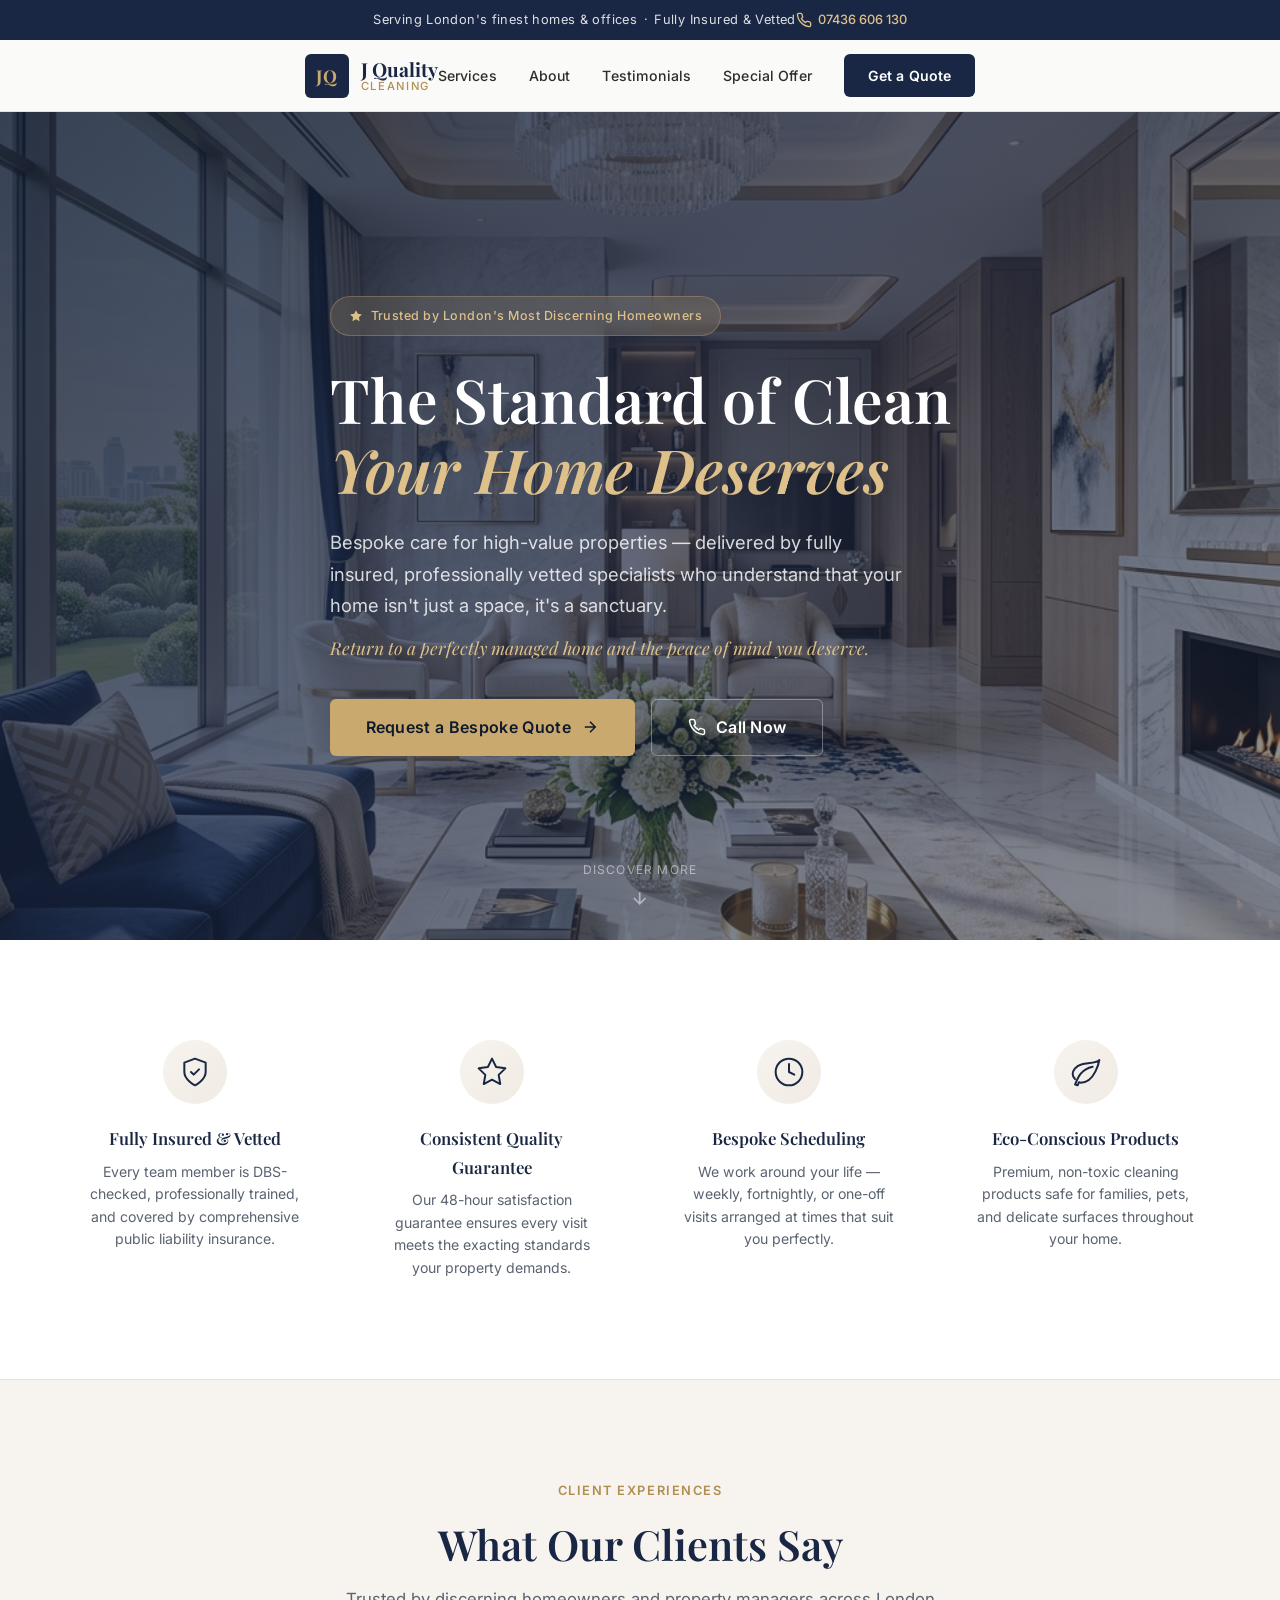
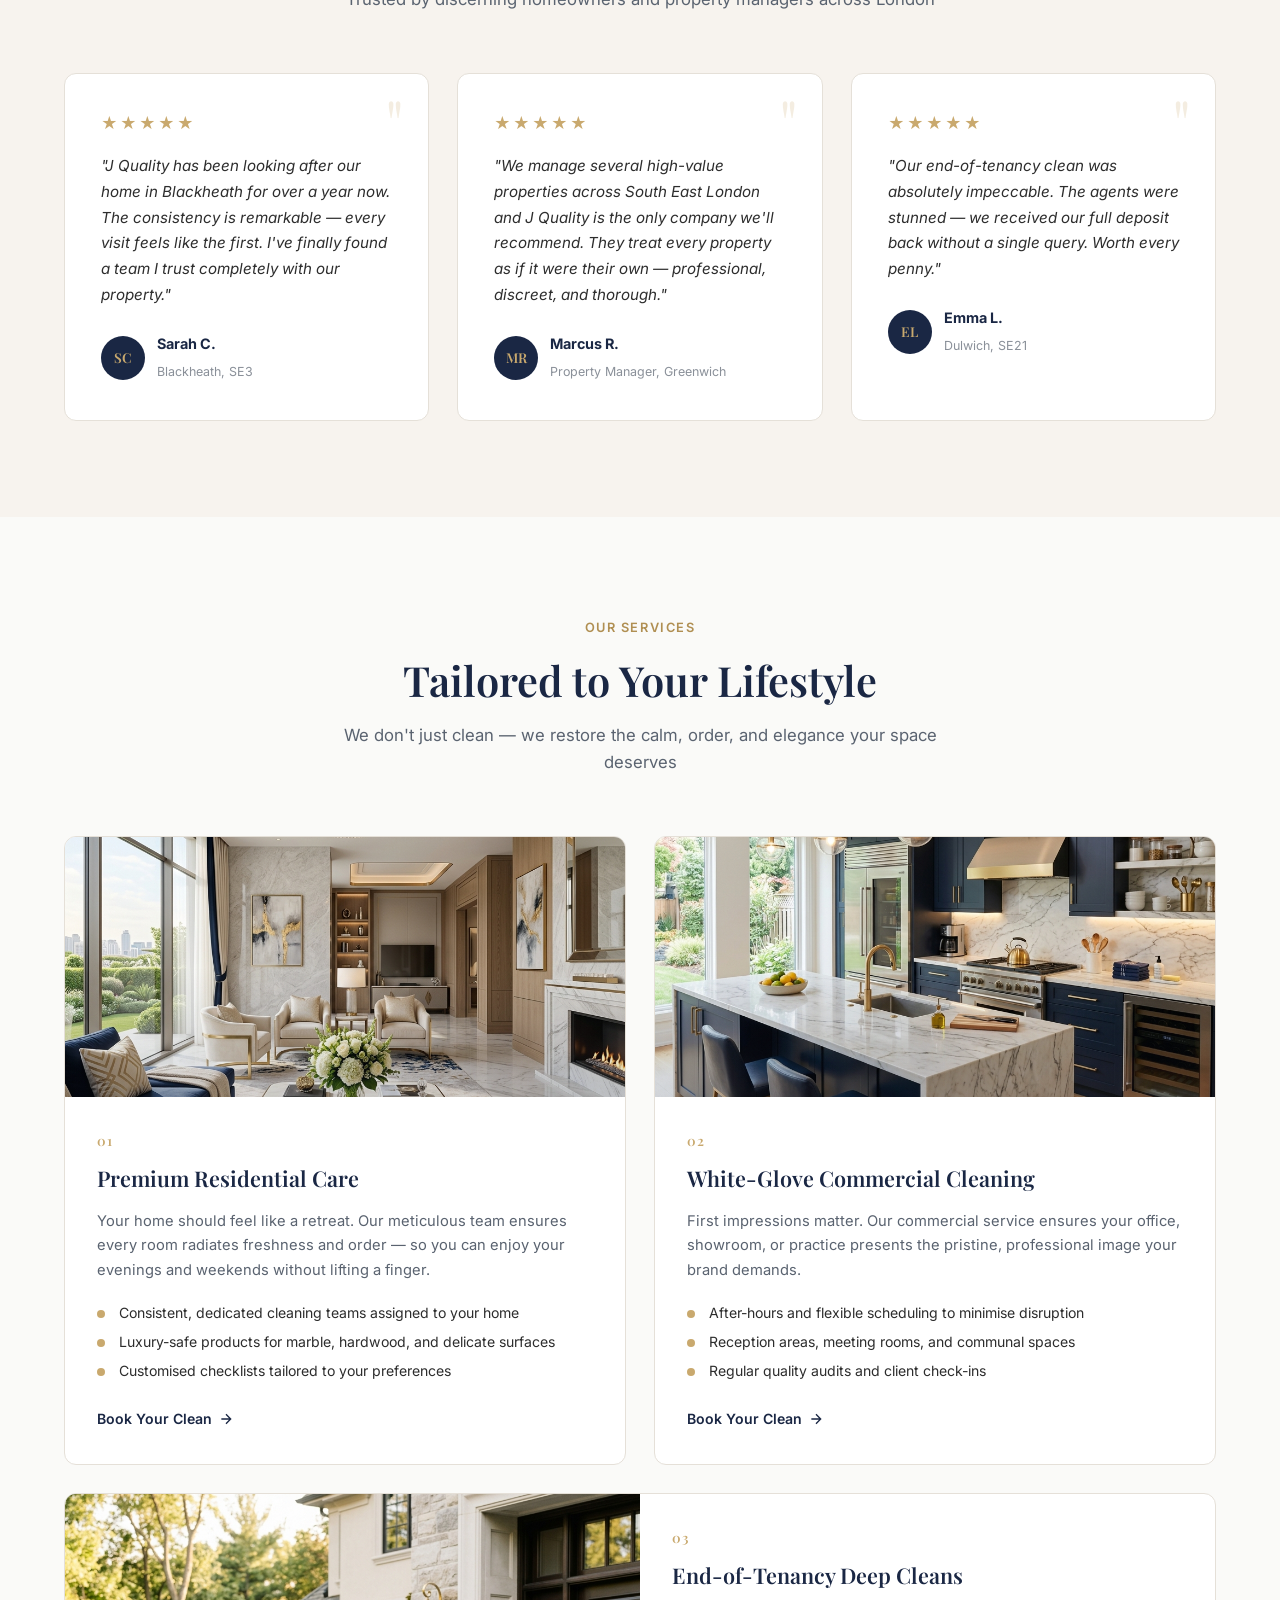
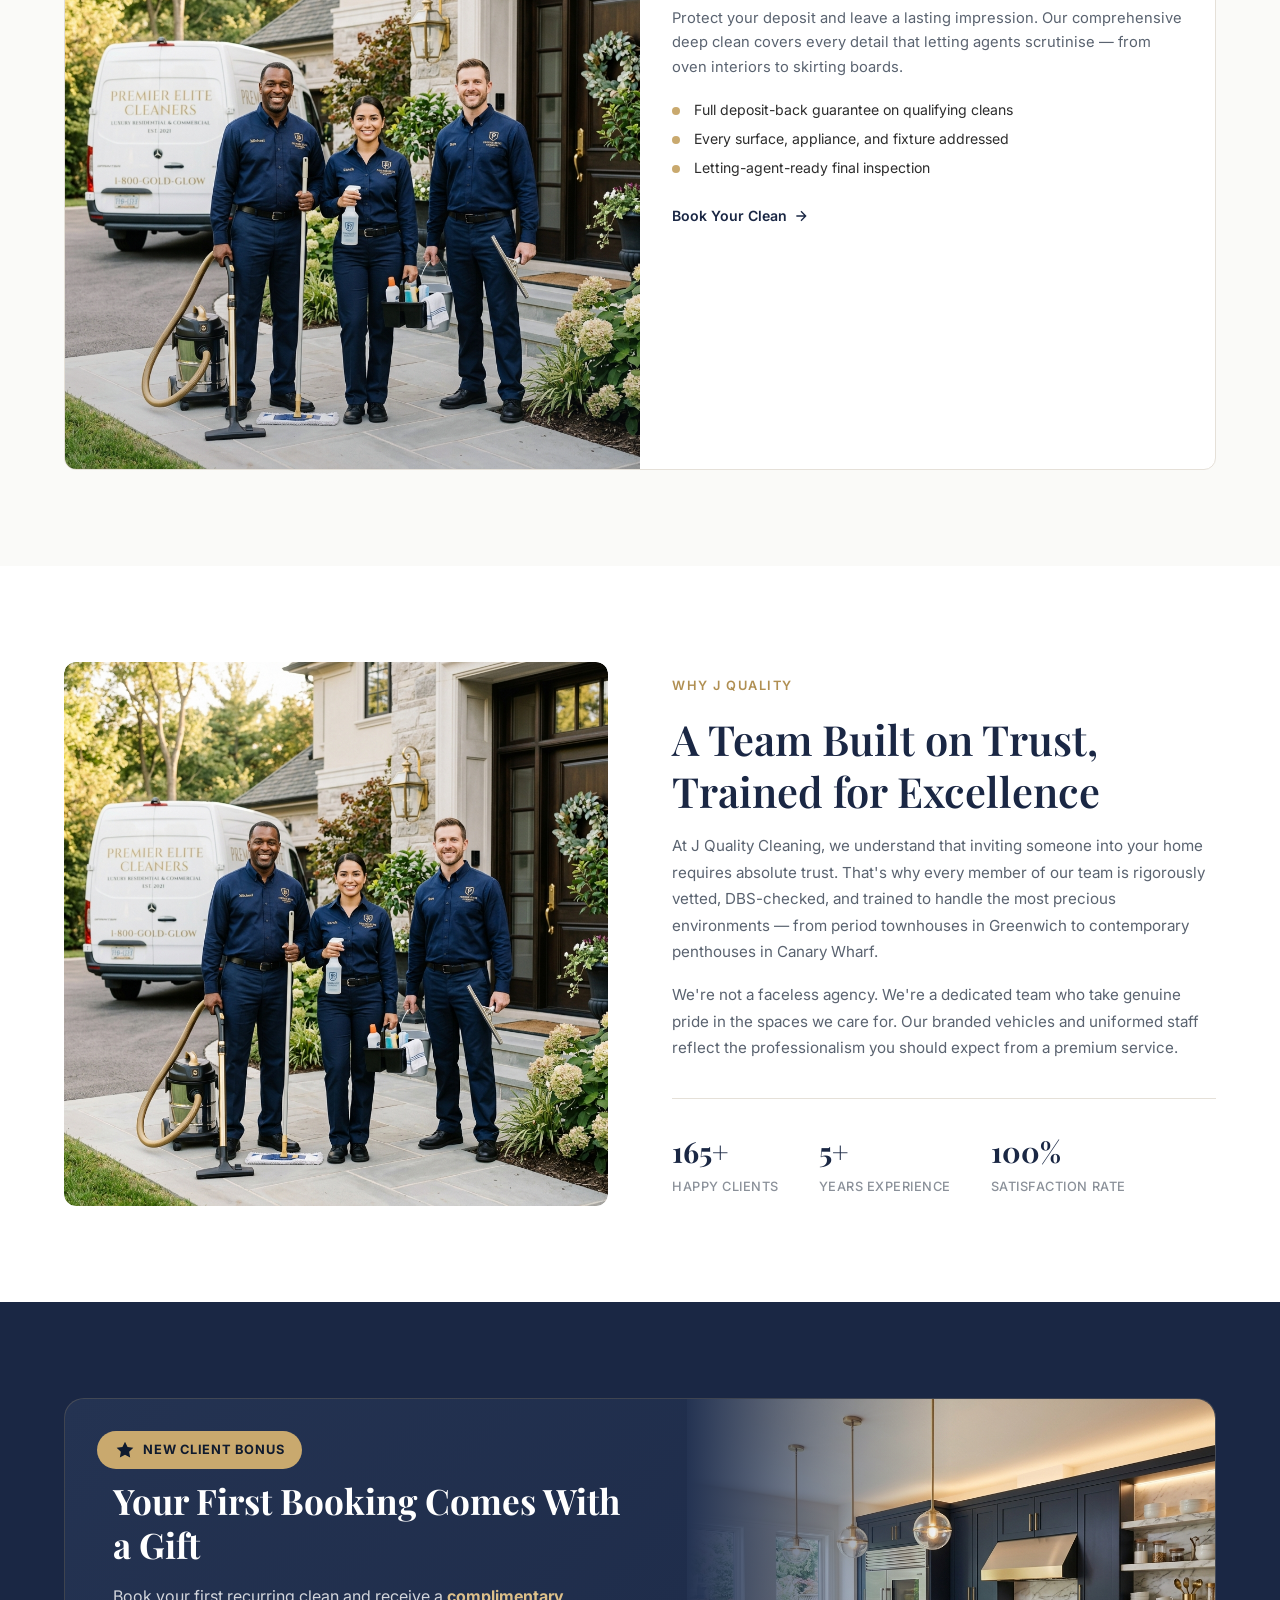
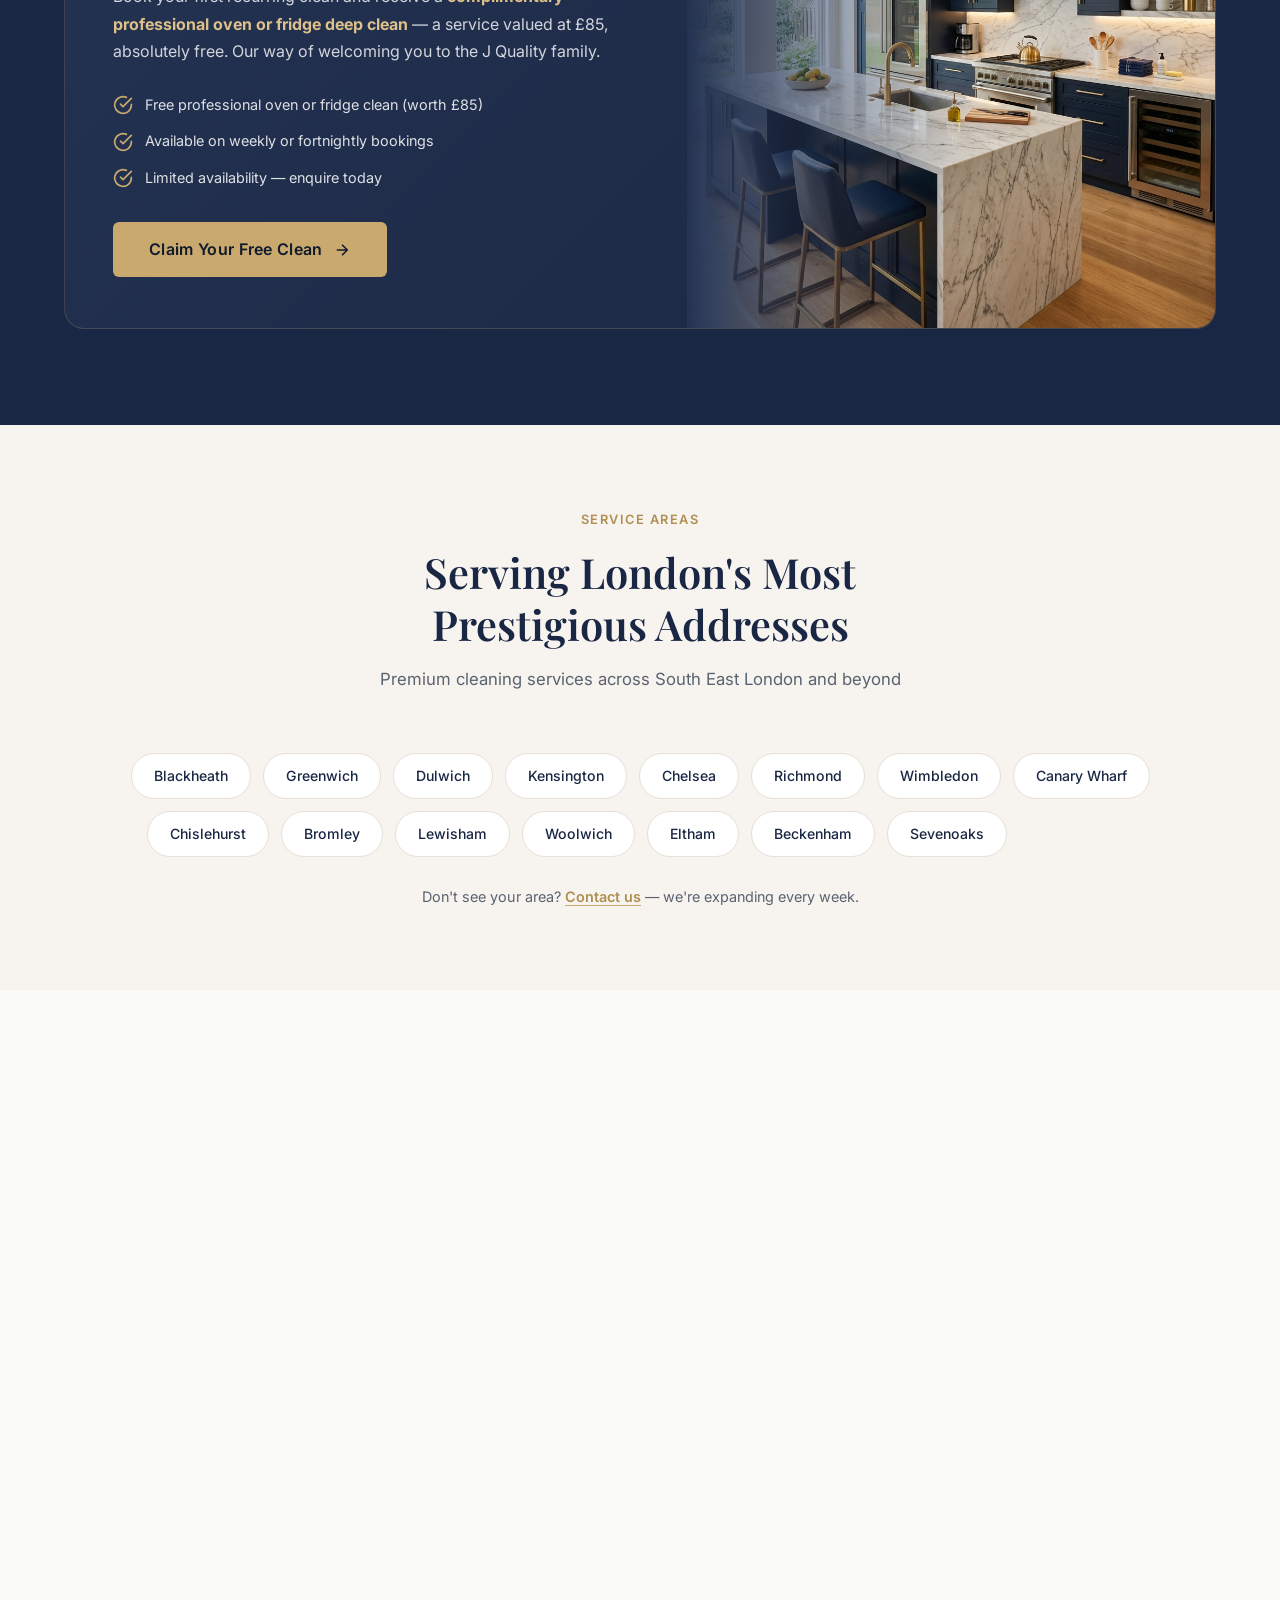
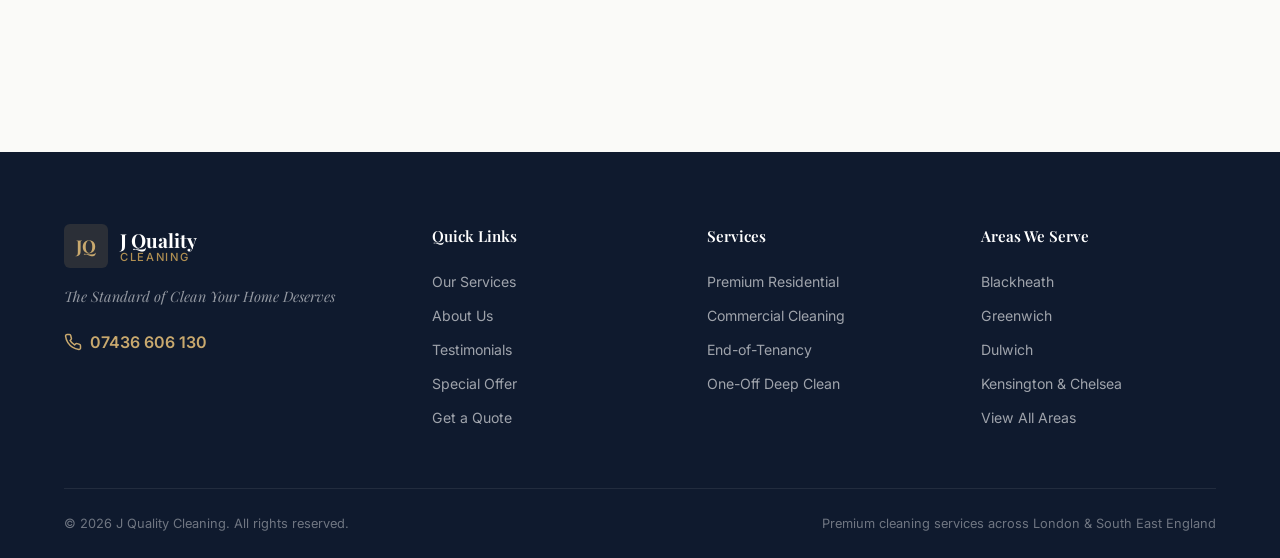
==== index.html @ fb9e1582 "Add files via upload" ====
<!DOCTYPE html>
<html lang="en">
<head>
    <meta charset="UTF-8">
    <meta name="viewport" content="width=device-width, initial-scale=1.0">
    <title>J Quality Cleaning | Premium Cleaning Services in London & South East</title>
    <meta name="description" content="J Quality Cleaning provides bespoke, white-glove cleaning services for luxury homes and premium commercial spaces across London and the South East. Fully insured, vetted professionals. Request your bespoke quote today.">
    <meta name="keywords" content="premium cleaning service London, luxury home cleaner, commercial cleaning South East, end of tenancy cleaning, professional cleaner Blackheath, cleaner Greenwich, cleaner Dulwich, cleaner Kensington, cleaner Chelsea">
    <meta name="robots" content="index, follow">
    <link rel="canonical" href="https://jqualitycleaning.co.uk">
    
    <!-- Open Graph -->
    <meta property="og:title" content="J Quality Cleaning | The Standard of Clean Your Home Deserves">
    <meta property="og:description" content="Bespoke cleaning for high-value properties. Fully insured, vetted professionals delivering consistent excellence.">
    <meta property="og:type" content="website">
    <meta property="og:url" content="https://jqualitycleaning.co.uk">
    <meta property="og:image" content="hero.png">

    <!-- Fonts -->
    <link rel="preconnect" href="https://fonts.googleapis.com">
    <link rel="preconnect" href="https://fonts.gstatic.com" crossorigin>
    <link href="https://fonts.googleapis.com/css2?family=Playfair+Display:ital,wght@0,400;0,500;0,600;0,700;1,400;1,500&family=Inter:wght@300;400;500;600&display=swap" rel="stylesheet">

    <!-- Styles -->
    <link rel="stylesheet" href="styles.css">

    <!-- Structured Data / Local Business Schema -->
    <script type="application/ld+json">
    {
        "@context": "https://schema.org",
        "@type": "LocalBusiness",
        "name": "J Quality Cleaning",
        "image": "hero.png",
        "telephone": "+447436606130",
        "url": "https://jqualitycleaning.co.uk",
        "address": {
            "@type": "PostalAddress",
            "addressLocality": "London",
            "addressRegion": "South East England",
            "addressCountry": "GB"
        },
        "areaServed": ["London", "Blackheath", "Greenwich", "Dulwich", "Kensington", "Chelsea", "Richmond", "Wimbledon"],
        "priceRange": "£££",
        "description": "Premium residential and commercial cleaning services for luxury properties across London and the South East.",
        "openingHours": "Mo-Sa 07:00-20:00"
    }
    </script>
</head>
<body>

    <!-- ========== TOP BAR ========== -->
    <div class="top-bar" id="top-bar">
        <div class="container top-bar-inner">
            <span class="top-bar-text">Serving London's finest homes &amp; offices&ensp;·&ensp;Fully Insured &amp; Vetted</span>
            <a href="tel:07436606130" class="top-bar-phone" id="top-bar-phone" aria-label="Call J Quality Cleaning">
                <svg width="16" height="16" viewBox="0 0 24 24" fill="none" stroke="currentColor" stroke-width="2" stroke-linecap="round" stroke-linejoin="round"><path d="M22 16.92v3a2 2 0 0 1-2.18 2 19.79 19.79 0 0 1-8.63-3.07 19.5 19.5 0 0 1-6-6 19.79 19.79 0 0 1-3.07-8.67A2 2 0 0 1 4.11 2h3a2 2 0 0 1 2 1.72c.127.96.361 1.903.7 2.81a2 2 0 0 1-.45 2.11L8.09 9.91a16 16 0 0 0 6 6l1.27-1.27a2 2 0 0 1 2.11-.45c.907.339 1.85.573 2.81.7A2 2 0 0 1 22 16.92z"/></svg>
                07436 606 130
            </a>
        </div>
    </div>

    <!-- ========== NAVIGATION ========== -->
    <header class="header" id="main-header">
        <div class="container header-inner">
            <a href="#" class="logo" id="logo" aria-label="J Quality Cleaning Home">
                <span class="logo-icon">JQ</span>
                <span class="logo-text">
                    <span class="logo-name">J Quality</span>
                    <span class="logo-sub">Cleaning</span>
                </span>
            </a>
            <nav class="nav" id="main-nav" aria-label="Main Navigation">
                <a href="#services" class="nav-link" id="nav-services">Services</a>
                <a href="#about" class="nav-link" id="nav-about">About</a>
                <a href="#testimonials" class="nav-link" id="nav-testimonials">Testimonials</a>
                <a href="#offer" class="nav-link" id="nav-offer">Special Offer</a>
                <a href="#contact" class="nav-link nav-cta" id="nav-contact">Get a Quote</a>
            </nav>
            <button class="mobile-menu-btn" id="mobile-menu-btn" aria-label="Toggle navigation menu" aria-expanded="false">
                <span></span><span></span><span></span>
            </button>
        </div>
    </header>

    <!-- ========== HERO SECTION (AIDA) ========== -->
    <section class="hero" id="hero-section">
        <div class="hero-bg">
            <img src="hero.png" alt="Pristine luxury living room cleaned by J Quality Cleaning" class="hero-img" loading="eager">
            <div class="hero-overlay"></div>
        </div>
        <div class="container hero-content">
            <div class="hero-badge" id="hero-badge">
                <svg width="14" height="14" viewBox="0 0 24 24" fill="currentColor"><path d="M12 2l3.09 6.26L22 9.27l-5 4.87 1.18 6.88L12 17.77l-6.18 3.25L7 14.14 2 9.27l6.91-1.01L12 2z"/></svg>
                Trusted by London's Most Discerning Homeowners
            </div>
            <h1 class="hero-headline" id="hero-headline">
                The Standard of Clean<br>
                <em>Your Home Deserves</em>
            </h1>
            <p class="hero-sub" id="hero-subheadline">
                Bespoke care for high-value properties — delivered by fully insured, 
                professionally vetted specialists who understand that your home 
                isn't just a space, it's a sanctuary.
            </p>
            <p class="hero-desire" id="hero-desire">
                Return to a perfectly managed home and the peace of mind you deserve.
            </p>
            <div class="hero-actions" id="hero-actions">
                <a href="#contact" class="btn btn-primary btn-lg" id="hero-cta">
                    Request a Bespoke Quote
                    <svg width="18" height="18" viewBox="0 0 24 24" fill="none" stroke="currentColor" stroke-width="2"><path d="M5 12h14M12 5l7 7-7 7"/></svg>
                </a>
                <a href="tel:07436606130" class="btn btn-outline btn-lg" id="hero-call">
                    <svg width="18" height="18" viewBox="0 0 24 24" fill="none" stroke="currentColor" stroke-width="2" stroke-linecap="round" stroke-linejoin="round"><path d="M22 16.92v3a2 2 0 0 1-2.18 2 19.79 19.79 0 0 1-8.63-3.07 19.5 19.5 0 0 1-6-6 19.79 19.79 0 0 1-3.07-8.67A2 2 0 0 1 4.11 2h3a2 2 0 0 1 2 1.72c.127.96.361 1.903.7 2.81a2 2 0 0 1-.45 2.11L8.09 9.91a16 16 0 0 0 6 6l1.27-1.27a2 2 0 0 1 2.11-.45c.907.339 1.85.573 2.81.7A2 2 0 0 1 22 16.92z"/></svg>
                    Call Now
                </a>
            </div>
        </div>
        <div class="hero-scroll-indicator" id="hero-scroll">
            <span>Discover More</span>
            <svg width="20" height="20" viewBox="0 0 24 24" fill="none" stroke="currentColor" stroke-width="2"><path d="M12 5v14M19 12l-7 7-7-7"/></svg>
        </div>
    </section>

    <!-- ========== TRUST SIGNALS ========== -->
    <section class="trust-strip" id="trust-strip">
        <div class="container">
            <div class="trust-grid">
                <div class="trust-item" id="trust-insured">
                    <div class="trust-icon">
                        <svg width="32" height="32" viewBox="0 0 24 24" fill="none" stroke="currentColor" stroke-width="1.5" stroke-linecap="round" stroke-linejoin="round"><path d="M12 22s8-4 8-10V5l-8-3-8 3v7c0 6 8 10 8 10z"/><path d="M9 12l2 2 4-4"/></svg>
                    </div>
                    <h3 class="trust-title">Fully Insured &amp; Vetted</h3>
                    <p class="trust-text">Every team member is DBS-checked, professionally trained, and covered by comprehensive public liability insurance.</p>
                </div>
                <div class="trust-item" id="trust-quality">
                    <div class="trust-icon">
                        <svg width="32" height="32" viewBox="0 0 24 24" fill="none" stroke="currentColor" stroke-width="1.5" stroke-linecap="round" stroke-linejoin="round"><path d="M12 2l3.09 6.26L22 9.27l-5 4.87 1.18 6.88L12 17.77l-6.18 3.25L7 14.14 2 9.27l6.91-1.01L12 2z"/></svg>
                    </div>
                    <h3 class="trust-title">Consistent Quality Guarantee</h3>
                    <p class="trust-text">Our 48-hour satisfaction guarantee ensures every visit meets the exacting standards your property demands.</p>
                </div>
                <div class="trust-item" id="trust-bespoke">
                    <div class="trust-icon">
                        <svg width="32" height="32" viewBox="0 0 24 24" fill="none" stroke="currentColor" stroke-width="1.5" stroke-linecap="round" stroke-linejoin="round"><circle cx="12" cy="12" r="10"/><path d="M12 6v6l4 2"/></svg>
                    </div>
                    <h3 class="trust-title">Bespoke Scheduling</h3>
                    <p class="trust-text">We work around your life — weekly, fortnightly, or one-off visits arranged at times that suit you perfectly.</p>
                </div>
                <div class="trust-item" id="trust-eco">
                    <div class="trust-icon">
                        <svg width="32" height="32" viewBox="0 0 24 24" fill="none" stroke="currentColor" stroke-width="1.5" stroke-linecap="round" stroke-linejoin="round"><path d="M17 8C8 10 5.9 16.17 3.82 21.34l1.89.66.95-2.3c.48.17.98.3 1.34.3C19 20 22 3 22 3c-1 2-8 2.25-13 3.25S2 11.5 2 13.5s1.75 3.75 1.75 3.75"/></svg>
                    </div>
                    <h3 class="trust-title">Eco-Conscious Products</h3>
                    <p class="trust-text">Premium, non-toxic cleaning products safe for families, pets, and delicate surfaces throughout your home.</p>
                </div>
            </div>
        </div>
    </section>

    <!-- ========== TESTIMONIALS ========== -->
    <section class="testimonials" id="testimonials">
        <div class="container">
            <div class="section-header">
                <span class="section-tag">Client Experiences</span>
                <h2 class="section-title">What Our Clients Say</h2>
                <p class="section-subtitle">Trusted by discerning homeowners and property managers across London</p>
            </div>
            <div class="testimonials-grid" id="testimonials-grid">
                <div class="testimonial-card" id="testimonial-1">
                    <div class="testimonial-stars">★★★★★</div>
                    <blockquote class="testimonial-quote">
                        "J Quality has been looking after our home in Blackheath for over a year now. The consistency is remarkable — every visit feels like the first. I've finally found a team I trust completely with our property."
                    </blockquote>
                    <div class="testimonial-author">
                        <div class="testimonial-avatar">SC</div>
                        <div>
                            <strong class="testimonial-name">Sarah C.</strong>
                            <span class="testimonial-location">Blackheath, SE3</span>
                        </div>
                    </div>
                </div>
                <div class="testimonial-card" id="testimonial-2">
                    <div class="testimonial-stars">★★★★★</div>
                    <blockquote class="testimonial-quote">
                        "We manage several high-value properties across South East London and J Quality is the only company we'll recommend. They treat every property as if it were their own — professional, discreet, and thorough."
                    </blockquote>
                    <div class="testimonial-author">
                        <div class="testimonial-avatar">MR</div>
                        <div>
                            <strong class="testimonial-name">Marcus R.</strong>
                            <span class="testimonial-location">Property Manager, Greenwich</span>
                        </div>
                    </div>
                </div>
                <div class="testimonial-card" id="testimonial-3">
                    <div class="testimonial-stars">★★★★★</div>
                    <blockquote class="testimonial-quote">
                        "Our end-of-tenancy clean was absolutely impeccable. The agents were stunned — we received our full deposit back without a single query. Worth every penny."
                    </blockquote>
                    <div class="testimonial-author">
                        <div class="testimonial-avatar">EL</div>
                        <div>
                            <strong class="testimonial-name">Emma L.</strong>
                            <span class="testimonial-location">Dulwich, SE21</span>
                        </div>
                    </div>
                </div>
            </div>
        </div>
    </section>

    <!-- ========== SERVICES ========== -->
    <section class="services" id="services">
        <div class="container">
            <div class="section-header">
                <span class="section-tag">Our Services</span>
                <h2 class="section-title">Tailored to Your Lifestyle</h2>
                <p class="section-subtitle">We don't just clean — we restore the calm, order, and elegance your space deserves</p>
            </div>
            <div class="services-grid" id="services-grid">
                <div class="service-card" id="service-residential">
                    <div class="service-image">
                        <img src="hero.png" alt="Premium residential cleaning in a luxury home" loading="lazy">
                        <div class="service-image-overlay"></div>
                    </div>
                    <div class="service-content">
                        <div class="service-number">01</div>
                        <h3 class="service-title">Premium Residential Care</h3>
                        <p class="service-desc">Your home should feel like a retreat. Our meticulous team ensures every room radiates freshness and order — so you can enjoy your evenings and weekends without lifting a finger.</p>
                        <ul class="service-features">
                            <li>Consistent, dedicated cleaning teams assigned to your home</li>
                            <li>Luxury-safe products for marble, hardwood, and delicate surfaces</li>
                            <li>Customised checklists tailored to your preferences</li>
                        </ul>
                        <a href="#contact" class="service-link">Book Your Clean <svg width="16" height="16" viewBox="0 0 24 24" fill="none" stroke="currentColor" stroke-width="2"><path d="M5 12h14M12 5l7 7-7 7"/></svg></a>
                    </div>
                </div>
                <div class="service-card" id="service-commercial">
                    <div class="service-image">
                        <img src="kitchen.png" alt="Spotless commercial space cleaned by J Quality" loading="lazy">
                        <div class="service-image-overlay"></div>
                    </div>
                    <div class="service-content">
                        <div class="service-number">02</div>
                        <h3 class="service-title">White-Glove Commercial Cleaning</h3>
                        <p class="service-desc">First impressions matter. Our commercial service ensures your office, showroom, or practice presents the pristine, professional image your brand demands.</p>
                        <ul class="service-features">
                            <li>After-hours and flexible scheduling to minimise disruption</li>
                            <li>Reception areas, meeting rooms, and communal spaces</li>
                            <li>Regular quality audits and client check-ins</li>
                        </ul>
                        <a href="#contact" class="service-link">Book Your Clean <svg width="16" height="16" viewBox="0 0 24 24" fill="none" stroke="currentColor" stroke-width="2"><path d="M5 12h14M12 5l7 7-7 7"/></svg></a>
                    </div>
                </div>
                <div class="service-card service-card-wide" id="service-tenancy">
                    <div class="service-image">
                        <img src="team.png" alt="Professional team ready for end-of-tenancy deep clean" loading="lazy">
                        <div class="service-image-overlay"></div>
                    </div>
                    <div class="service-content">
                        <div class="service-number">03</div>
                        <h3 class="service-title">End-of-Tenancy Deep Cleans</h3>
                        <p class="service-desc">Protect your deposit and leave a lasting impression. Our comprehensive deep clean covers every detail that letting agents scrutinise — from oven interiors to skirting boards.</p>
                        <ul class="service-features">
                            <li>Full deposit-back guarantee on qualifying cleans</li>
                            <li>Every surface, appliance, and fixture addressed</li>
                            <li>Letting-agent-ready final inspection</li>
                        </ul>
                        <a href="#contact" class="service-link">Book Your Clean <svg width="16" height="16" viewBox="0 0 24 24" fill="none" stroke="currentColor" stroke-width="2"><path d="M5 12h14M12 5l7 7-7 7"/></svg></a>
                    </div>
                </div>
            </div>
        </div>
    </section>

    <!-- ========== ABOUT / TEAM ========== -->
    <section class="about" id="about">
        <div class="container">
            <div class="about-grid">
                <div class="about-image" id="about-image">
                    <img src="team.png" alt="The J Quality Cleaning professional team in branded uniforms" loading="lazy">
                    <div class="about-image-accent"></div>
                </div>
                <div class="about-content" id="about-content">
                    <span class="section-tag">Why J Quality</span>
                    <h2 class="section-title section-title-left">A Team Built on Trust,<br>Trained for Excellence</h2>
                    <p class="about-text">
                        At J Quality Cleaning, we understand that inviting someone into your home requires absolute trust. That's why every member of our team is rigorously vetted, DBS-checked, and trained to handle the most precious environments — from period townhouses in Greenwich to contemporary penthouses in Canary Wharf.
                    </p>
                    <p class="about-text">
                        We're not a faceless agency. We're a dedicated team who take genuine pride in the spaces we care for. Our branded vehicles and uniformed staff reflect the professionalism you should expect from a premium service.
                    </p>
                    <div class="about-stats">
                        <div class="stat" id="stat-clients">
                            <span class="stat-number" data-target="200">200+</span>
                            <span class="stat-label">Happy Clients</span>
                        </div>
                        <div class="stat" id="stat-years">
                            <span class="stat-number">5+</span>
                            <span class="stat-label">Years Experience</span>
                        </div>
                        <div class="stat" id="stat-satisfaction">
                            <span class="stat-number">100%</span>
                            <span class="stat-label">Satisfaction Rate</span>
                        </div>
                    </div>
                </div>
            </div>
        </div>
    </section>

    <!-- ========== SPECIAL OFFER ========== -->
    <section class="offer" id="offer">
        <div class="container">
            <div class="offer-card" id="offer-card">
                <div class="offer-badge">
                    <svg width="20" height="20" viewBox="0 0 24 24" fill="currentColor"><path d="M12 2l3.09 6.26L22 9.27l-5 4.87 1.18 6.88L12 17.77l-6.18 3.25L7 14.14 2 9.27l6.91-1.01L12 2z"/></svg>
                    New Client Bonus
                </div>
                <div class="offer-content">
                    <h2 class="offer-title">Your First Booking Comes With a Gift</h2>
                    <p class="offer-text">
                        Book your first recurring clean and receive a <strong>complimentary professional oven or fridge deep clean</strong> — a service valued at £85, absolutely free. Our way of welcoming you to the J Quality family.
                    </p>
                    <div class="offer-details">
                        <div class="offer-detail">
                            <svg width="20" height="20" viewBox="0 0 24 24" fill="none" stroke="currentColor" stroke-width="2" stroke-linecap="round" stroke-linejoin="round"><path d="M22 11.08V12a10 10 0 1 1-5.93-9.14"/><polyline points="22 4 12 14.01 9 11.01"/></svg>
                            Free professional oven or fridge clean (worth £85)
                        </div>
                        <div class="offer-detail">
                            <svg width="20" height="20" viewBox="0 0 24 24" fill="none" stroke="currentColor" stroke-width="2" stroke-linecap="round" stroke-linejoin="round"><path d="M22 11.08V12a10 10 0 1 1-5.93-9.14"/><polyline points="22 4 12 14.01 9 11.01"/></svg>
                            Available on weekly or fortnightly bookings
                        </div>
                        <div class="offer-detail">
                            <svg width="20" height="20" viewBox="0 0 24 24" fill="none" stroke="currentColor" stroke-width="2" stroke-linecap="round" stroke-linejoin="round"><path d="M22 11.08V12a10 10 0 1 1-5.93-9.14"/><polyline points="22 4 12 14.01 9 11.01"/></svg>
                            Limited availability — enquire today
                        </div>
                    </div>
                    <a href="#contact" class="btn btn-primary btn-lg" id="offer-cta">
                        Claim Your Free Clean
                        <svg width="18" height="18" viewBox="0 0 24 24" fill="none" stroke="currentColor" stroke-width="2"><path d="M5 12h14M12 5l7 7-7 7"/></svg>
                    </a>
                </div>
                <div class="offer-visual">
                    <img src="kitchen.png" alt="Professionally cleaned luxury kitchen" loading="lazy">
                </div>
            </div>
        </div>
    </section>

    <!-- ========== AREAS SERVED (SEO) ========== -->
    <section class="areas" id="areas">
        <div class="container">
            <div class="section-header">
                <span class="section-tag">Service Areas</span>
                <h2 class="section-title">Serving London's Most Prestigious Addresses</h2>
                <p class="section-subtitle">Premium cleaning services across South East London and beyond</p>
            </div>
            <div class="areas-grid" id="areas-grid">
                <div class="area-tag">Blackheath</div>
                <div class="area-tag">Greenwich</div>
                <div class="area-tag">Dulwich</div>
                <div class="area-tag">Kensington</div>
                <div class="area-tag">Chelsea</div>
                <div class="area-tag">Richmond</div>
                <div class="area-tag">Wimbledon</div>
                <div class="area-tag">Canary Wharf</div>
                <div class="area-tag">Chislehurst</div>
                <div class="area-tag">Bromley</div>
                <div class="area-tag">Lewisham</div>
                <div class="area-tag">Woolwich</div>
                <div class="area-tag">Eltham</div>
                <div class="area-tag">Beckenham</div>
                <div class="area-tag">Sevenoaks</div>
                <div class="area-tag">Orpington</div>
            </div>
            <p class="areas-note">Don't see your area? <a href="#contact">Contact us</a> — we're expanding every week.</p>
        </div>
    </section>

    <!-- ========== CONTACT / LEAD FORM ========== -->
    <section class="contact" id="contact">
        <div class="container">
            <div class="contact-grid">
                <div class="contact-info" id="contact-info">
                    <span class="section-tag">Get in Touch</span>
                    <h2 class="section-title section-title-left">Request Your<br>Bespoke Quote</h2>
                    <p class="contact-text">
                        Tell us about your property and we'll prepare a tailored quote within 2 hours during business hours. No pressure, no obligation — just honest advice from cleaning professionals.
                    </p>
                    <div class="contact-methods">
                        <a href="tel:07436606130" class="contact-method" id="contact-phone">
                            <div class="contact-method-icon">
                                <svg width="24" height="24" viewBox="0 0 24 24" fill="none" stroke="currentColor" stroke-width="1.5" stroke-linecap="round" stroke-linejoin="round"><path d="M22 16.92v3a2 2 0 0 1-2.18 2 19.79 19.79 0 0 1-8.63-3.07 19.5 19.5 0 0 1-6-6 19.79 19.79 0 0 1-3.07-8.67A2 2 0 0 1 4.11 2h3a2 2 0 0 1 2 1.72c.127.96.361 1.903.7 2.81a2 2 0 0 1-.45 2.11L8.09 9.91a16 16 0 0 0 6 6l1.27-1.27a2 2 0 0 1 2.11-.45c.907.339 1.85.573 2.81.7A2 2 0 0 1 22 16.92z"/></svg>
                            </div>
                            <div>
                                <strong>Call Us</strong>
                                <span>07436 606 130</span>
                            </div>
                        </a>
                        <a href="mailto:jqualitycleans@gmail.com" class="contact-method" id="contact-email">
                            <div class="contact-method-icon">
                                <svg width="24" height="24" viewBox="0 0 24 24" fill="none" stroke="currentColor" stroke-width="1.5" stroke-linecap="round" stroke-linejoin="round"><path d="M4 4h16c1.1 0 2 .9 2 2v12c0 1.1-.9 2-2 2H4c-1.1 0-2-.9-2-2V6c0-1.1.9-2 2-2z"/><polyline points="22,6 12,13 2,6"/></svg>
                            </div>
                            <div>
                                <strong>Email Us</strong>
                                <span>jqualitycleans@gmail.com</span>
                            </div>
                        </a>
                        <div class="contact-method" id="contact-hours">
                            <div class="contact-method-icon">
                                <svg width="24" height="24" viewBox="0 0 24 24" fill="none" stroke="currentColor" stroke-width="1.5" stroke-linecap="round" stroke-linejoin="round"><circle cx="12" cy="12" r="10"/><path d="M12 6v6l4 2"/></svg>
                            </div>
                            <div>
                                <strong>Hours</strong>
                                <span>Mon – Sat, 7 AM – 8 PM</span>
                            </div>
                        </div>
                    </div>
                </div>
                <div class="contact-form-wrapper" id="contact-form-wrapper">
                    <!-- FORMSPREE: Replace YOUR_FORM_ID below with your actual Formspree form ID -->
                    <!-- Get your form ID at https://formspree.io (free for 50 submissions/month) -->
                    <form class="contact-form" id="lead-form" action="https://formspree.io/f/xwvangqv" method="POST" novalidate>
                        <h3 class="form-title">Get Your Free Quote</h3>
                        <p class="form-subtitle">We'll respond within 2 hours</p>
                        <div class="form-group" id="form-group-name">
                            <label for="form-name">Full Name</label>
                            <input type="text" id="form-name" name="name" placeholder="e.g. Sarah Campbell" required autocomplete="name">
                        </div>
                        <div class="form-row">
                            <div class="form-group" id="form-group-email">
                                <label for="form-email">Email Address</label>
                                <input type="email" id="form-email" name="email" placeholder="sarah@example.com" required autocomplete="email">
                            </div>
                            <div class="form-group" id="form-group-phone">
                                <label for="form-phone">Phone Number</label>
                                <input type="tel" id="form-phone" name="phone" placeholder="07700 900 000" required autocomplete="tel">
                            </div>
                        </div>
                        <div class="form-row">
                            <div class="form-group" id="form-group-postcode">
                                <label for="form-postcode">Postcode</label>
                                <input type="text" id="form-postcode" name="postcode" placeholder="SE3 9AA" required autocomplete="postal-code">
                            </div>
                            <div class="form-group" id="form-group-service">
                                <label for="form-service">Service Type</label>
                                <select id="form-service" name="service" required>
                                    <option value="" disabled selected>Select a service</option>
                                    <option value="residential">Premium Residential Care</option>
                                    <option value="commercial">White-Glove Commercial</option>
                                    <option value="end-of-tenancy">End-of-Tenancy Deep Clean</option>
                                    <option value="one-off">One-Off Deep Clean</option>
                                    <option value="other">Other / Not Sure</option>
                                </select>
                            </div>
                        </div>
                        <button type="submit" class="btn btn-primary btn-full" id="form-submit">
                            Request My Free Quote
                            <svg width="18" height="18" viewBox="0 0 24 24" fill="none" stroke="currentColor" stroke-width="2"><path d="M5 12h14M12 5l7 7-7 7"/></svg>
                        </button>
                        <p class="form-privacy">🔒 Your information is secure and will never be shared.</p>
                    </form>
                    <div class="form-success" id="form-success" style="display:none;">
                        <div class="success-icon">
                            <svg width="48" height="48" viewBox="0 0 24 24" fill="none" stroke="currentColor" stroke-width="2" stroke-linecap="round" stroke-linejoin="round"><path d="M22 11.08V12a10 10 0 1 1-5.93-9.14"/><polyline points="22 4 12 14.01 9 11.01"/></svg>
                        </div>
                        <h3 class="success-title">Thank You!</h3>
                        <p class="success-text">Your quote request has been received. We'll be in touch within 2 hours during business hours with a bespoke quote tailored to your needs.</p>
                        <a href="tel:07436606130" class="btn btn-outline">Can't wait? Call us now</a>
                    </div>
                </div>
            </div>
        </div>
    </section>

    <!-- ========== FOOTER ========== -->
    <footer class="footer" id="main-footer">
        <div class="container">
            <div class="footer-grid">
                <div class="footer-brand" id="footer-brand">
                    <a href="#" class="logo logo-footer" aria-label="J Quality Cleaning Home">
                        <span class="logo-icon">JQ</span>
                        <span class="logo-text">
                            <span class="logo-name">J Quality</span>
                            <span class="logo-sub">Cleaning</span>
                        </span>
                    </a>
                    <p class="footer-tagline">The Standard of Clean Your Home Deserves</p>
                    <a href="tel:07436606130" class="footer-phone" id="footer-phone">
                        <svg width="18" height="18" viewBox="0 0 24 24" fill="none" stroke="currentColor" stroke-width="2" stroke-linecap="round" stroke-linejoin="round"><path d="M22 16.92v3a2 2 0 0 1-2.18 2 19.79 19.79 0 0 1-8.63-3.07 19.5 19.5 0 0 1-6-6 19.79 19.79 0 0 1-3.07-8.67A2 2 0 0 1 4.11 2h3a2 2 0 0 1 2 1.72c.127.96.361 1.903.7 2.81a2 2 0 0 1-.45 2.11L8.09 9.91a16 16 0 0 0 6 6l1.27-1.27a2 2 0 0 1 2.11-.45c.907.339 1.85.573 2.81.7A2 2 0 0 1 22 16.92z"/></svg>
                        07436 606 130
                    </a>
                </div>
                <div class="footer-links" id="footer-links-nav">
                    <h4>Quick Links</h4>
                    <a href="#services">Our Services</a>
                    <a href="#about">About Us</a>
                    <a href="#testimonials">Testimonials</a>
                    <a href="#offer">Special Offer</a>
                    <a href="#contact">Get a Quote</a>
                </div>
                <div class="footer-links" id="footer-links-services">
                    <h4>Services</h4>
                    <a href="#service-residential">Premium Residential</a>
                    <a href="#service-commercial">Commercial Cleaning</a>
                    <a href="#service-tenancy">End-of-Tenancy</a>
                    <a href="#contact">One-Off Deep Clean</a>
                </div>
                <div class="footer-links" id="footer-links-areas">
                    <h4>Areas We Serve</h4>
                    <a href="#areas">Blackheath</a>
                    <a href="#areas">Greenwich</a>
                    <a href="#areas">Dulwich</a>
                    <a href="#areas">Kensington &amp; Chelsea</a>
                    <a href="#areas">View All Areas</a>
                </div>
            </div>
            <div class="footer-bottom" id="footer-bottom">
                <p>&copy; 2026 J Quality Cleaning. All rights reserved.</p>
                <p>Premium cleaning services across London &amp; South East England</p>
            </div>
        </div>
    </footer>

    <!-- Back to Top -->
    <button class="back-to-top" id="back-to-top" aria-label="Back to top">
        <svg width="20" height="20" viewBox="0 0 24 24" fill="none" stroke="currentColor" stroke-width="2"><path d="M12 19V5M5 12l7-7 7 7"/></svg>
    </button>

    <script src="app.js"></script>
</body>
</html>
---- styles.css ----
/* =========================================================
   J Quality Cleaning — Quiet Luxury Design System
   ========================================================= */

/* ----- CSS Custom Properties ----- */
:root {
    /* Palette */
    --navy:        #1a2744;
    --navy-light:  #243352;
    --navy-dark:   #0f1a2e;
    --gold:        #c9a96e;
    --gold-light:  #ddc08a;
    --gold-dark:   #b08f52;
    --beige:       #f7f3ee;
    --beige-warm:  #f0ebe3;
    --cream:       #fafaf8;
    --white:       #ffffff;
    --charcoal:    #2d2d2d;
    --slate:       #5a6370;
    --mist:        #8a9099;
    --border:      #e5e0d8;

    /* Typography */
    --font-heading: 'Playfair Display', Georgia, 'Times New Roman', serif;
    --font-body:    'Inter', -apple-system, BlinkMacSystemFont, 'Segoe UI', sans-serif;

    /* Sizes */
    --container:   1200px;
    --header-h:    72px;
    --top-bar-h:   40px;

    /* Transitions */
    --ease:        cubic-bezier(0.4, 0, 0.2, 1);
    --duration:    0.35s;

    /* Shadows */
    --shadow-sm:   0 1px 3px rgba(26,39,68,0.06);
    --shadow-md:   0 4px 16px rgba(26,39,68,0.08);
    --shadow-lg:   0 8px 32px rgba(26,39,68,0.12);
    --shadow-xl:   0 16px 64px rgba(26,39,68,0.16);

    /* Border Radius */
    --radius-sm:   6px;
    --radius-md:   12px;
    --radius-lg:   20px;
    --radius-xl:   32px;
}

/* ----- Reset & Base ----- */
*,
*::before,
*::after {
    margin: 0;
    padding: 0;
    box-sizing: border-box;
}

html {
    scroll-behavior: smooth;
    scroll-padding-top: calc(var(--header-h) + var(--top-bar-h) + 20px);
}

body {
    font-family: var(--font-body);
    font-size: 16px;
    line-height: 1.7;
    color: var(--charcoal);
    background: var(--cream);
    -webkit-font-smoothing: antialiased;
    -moz-osx-font-smoothing: grayscale;
    overflow-x: hidden;
}

img {
    max-width: 100%;
    height: auto;
    display: block;
}

a {
    color: inherit;
    text-decoration: none;
    transition: color var(--duration) var(--ease);
}

button {
    cursor: pointer;
    border: none;
    background: none;
    font-family: inherit;
}

/* ----- Container ----- */
.container {
    max-width: var(--container);
    margin: 0 auto;
    padding: 0 24px;
}

/* ----- Section Headers ----- */
.section-header {
    text-align: center;
    max-width: 640px;
    margin: 0 auto 60px;
}

.section-tag {
    display: inline-flex;
    align-items: center;
    gap: 6px;
    font-family: var(--font-body);
    font-size: 0.8rem;
    font-weight: 600;
    letter-spacing: 0.12em;
    text-transform: uppercase;
    color: var(--gold-dark);
    margin-bottom: 16px;
}

.section-title {
    font-family: var(--font-heading);
    font-size: clamp(1.8rem, 4vw, 2.6rem);
    font-weight: 600;
    color: var(--navy);
    line-height: 1.25;
    margin-bottom: 16px;
}

.section-title-left {
    text-align: left;
}

.section-subtitle {
    font-size: 1.05rem;
    color: var(--slate);
    line-height: 1.6;
}

/* =========================================================
   TOP BAR
   ========================================================= */
.top-bar {
    background: var(--navy);
    color: rgba(255,255,255,0.85);
    font-size: 0.8rem;
    height: var(--top-bar-h);
    display: flex;
    align-items: center;
    position: relative;
    z-index: 100;
}

.top-bar-inner {
    display: flex;
    justify-content: space-between;
    align-items: center;
}

.top-bar-text {
    letter-spacing: 0.03em;
}

.top-bar-phone {
    display: flex;
    align-items: center;
    gap: 6px;
    color: var(--gold-light);
    font-weight: 500;
    transition: color var(--duration) var(--ease);
}

.top-bar-phone:hover {
    color: var(--white);
}

/* =========================================================
   HEADER / NAV
   ========================================================= */
.header {
    position: sticky;
    top: 0;
    z-index: 99;
    background: rgba(250, 250, 248, 0.92);
    backdrop-filter: blur(20px);
    -webkit-backdrop-filter: blur(20px);
    border-bottom: 1px solid var(--border);
    height: var(--header-h);
    display: flex;
    align-items: center;
    transition: box-shadow var(--duration) var(--ease), background var(--duration) var(--ease);
}

.header.scrolled {
    box-shadow: var(--shadow-md);
    background: rgba(250, 250, 248, 0.97);
}

.header-inner {
    display: flex;
    justify-content: space-between;
    align-items: center;
}

/* Logo */
.logo {
    display: flex;
    align-items: center;
    gap: 12px;
}

.logo-icon {
    width: 44px;
    height: 44px;
    background: var(--navy);
    color: var(--gold);
    border-radius: var(--radius-sm);
    display: flex;
    align-items: center;
    justify-content: center;
    font-family: var(--font-heading);
    font-size: 1.1rem;
    font-weight: 700;
    letter-spacing: 0.02em;
}

.logo-text {
    display: flex;
    flex-direction: column;
    line-height: 1.15;
}

.logo-name {
    font-family: var(--font-heading);
    font-size: 1.2rem;
    font-weight: 700;
    color: var(--navy);
}

.logo-sub {
    font-family: var(--font-body);
    font-size: 0.7rem;
    font-weight: 500;
    letter-spacing: 0.15em;
    text-transform: uppercase;
    color: var(--gold-dark);
}

/* Nav links */
.nav {
    display: flex;
    align-items: center;
    gap: 32px;
}

.nav-link {
    font-size: 0.88rem;
    font-weight: 500;
    color: var(--charcoal);
    position: relative;
    padding: 4px 0;
    letter-spacing: 0.01em;
}

.nav-link::after {
    content: '';
    position: absolute;
    bottom: -2px;
    left: 0;
    width: 0;
    height: 2px;
    background: var(--gold);
    transition: width var(--duration) var(--ease);
}

.nav-link:hover::after {
    width: 100%;
}

.nav-link:hover {
    color: var(--navy);
}

.nav-cta {
    background: var(--navy);
    color: var(--white) !important;
    padding: 10px 24px;
    border-radius: var(--radius-sm);
    font-weight: 600;
    transition: all var(--duration) var(--ease);
}

.nav-cta::after { display: none; }

.nav-cta:hover {
    background: var(--navy-light);
    transform: translateY(-1px);
    box-shadow: var(--shadow-md);
}

/* Mobile menu button */
.mobile-menu-btn {
    display: none;
    flex-direction: column;
    gap: 5px;
    width: 28px;
    padding: 4px 0;
}

.mobile-menu-btn span {
    display: block;
    width: 100%;
    height: 2px;
    background: var(--navy);
    border-radius: 2px;
    transition: all var(--duration) var(--ease);
}

.mobile-menu-btn.active span:nth-child(1) {
    transform: rotate(45deg) translate(5px, 5px);
}

.mobile-menu-btn.active span:nth-child(2) {
    opacity: 0;
}

.mobile-menu-btn.active span:nth-child(3) {
    transform: rotate(-45deg) translate(5px, -5px);
}

/* =========================================================
   HERO SECTION
   ========================================================= */
.hero {
    position: relative;
    min-height: 92vh;
    display: flex;
    align-items: center;
    justify-content: center;
    overflow: hidden;
}

.hero-bg {
    position: absolute;
    inset: 0;
    z-index: 0;
}

.hero-img {
    width: 100%;
    height: 100%;
    object-fit: cover;
    object-position: center;
}

.hero-overlay {
    position: absolute;
    inset: 0;
    background: linear-gradient(
        135deg,
        rgba(15,26,46,0.82) 0%,
        rgba(26,39,68,0.72) 40%,
        rgba(26,39,68,0.45) 100%
    );
}

.hero-content {
    position: relative;
    z-index: 2;
    max-width: 720px;
    padding: 60px 0;
}

.hero-badge {
    display: inline-flex;
    align-items: center;
    gap: 8px;
    background: rgba(201, 169, 110, 0.15);
    border: 1px solid rgba(201, 169, 110, 0.35);
    padding: 8px 18px;
    border-radius: var(--radius-xl);
    font-size: 0.78rem;
    font-weight: 500;
    letter-spacing: 0.04em;
    color: var(--gold-light);
    margin-bottom: 28px;
    backdrop-filter: blur(8px);
    animation: fadeInUp 0.8s var(--ease) both;
}

.hero-headline {
    font-family: var(--font-heading);
    font-size: clamp(2.2rem, 5.5vw, 3.8rem);
    font-weight: 600;
    color: var(--white);
    line-height: 1.15;
    margin-bottom: 24px;
    animation: fadeInUp 0.8s var(--ease) 0.15s both;
}

.hero-headline em {
    font-style: italic;
    color: var(--gold-light);
}

.hero-sub {
    font-size: clamp(1rem, 1.8vw, 1.15rem);
    color: rgba(255,255,255,0.82);
    line-height: 1.7;
    margin-bottom: 12px;
    max-width: 580px;
    animation: fadeInUp 0.8s var(--ease) 0.3s both;
}

.hero-desire {
    font-family: var(--font-heading);
    font-size: 1.1rem;
    font-style: italic;
    color: var(--gold-light);
    margin-bottom: 36px;
    animation: fadeInUp 0.8s var(--ease) 0.45s both;
}

.hero-actions {
    display: flex;
    gap: 16px;
    flex-wrap: wrap;
    animation: fadeInUp 0.8s var(--ease) 0.6s both;
}

/* Scroll indicator */
.hero-scroll-indicator {
    position: absolute;
    bottom: 32px;
    left: 50%;
    transform: translateX(-50%);
    z-index: 2;
    display: flex;
    flex-direction: column;
    align-items: center;
    gap: 8px;
    color: rgba(255,255,255,0.5);
    font-size: 0.75rem;
    letter-spacing: 0.1em;
    text-transform: uppercase;
    animation: bounceDown 2s infinite;
}

/* =========================================================
   BUTTONS
   ========================================================= */
.btn {
    display: inline-flex;
    align-items: center;
    gap: 10px;
    padding: 14px 28px;
    border-radius: var(--radius-sm);
    font-size: 0.92rem;
    font-weight: 600;
    letter-spacing: 0.02em;
    transition: all var(--duration) var(--ease);
    white-space: nowrap;
    cursor: pointer;
    border: none;
    line-height: 1.4;
}

.btn-primary {
    background: var(--gold);
    color: var(--navy-dark);
}

.btn-primary:hover {
    background: var(--gold-light);
    transform: translateY(-2px);
    box-shadow: 0 8px 24px rgba(201,169,110,0.35);
}

.btn-outline {
    background: transparent;
    color: var(--white);
    border: 1.5px solid rgba(255,255,255,0.35);
}

.btn-outline:hover {
    border-color: var(--white);
    background: rgba(255,255,255,0.08);
    transform: translateY(-2px);
}

.btn-lg {
    padding: 16px 36px;
    font-size: 1rem;
}

.btn-full {
    width: 100%;
    justify-content: center;
}

/* =========================================================
   TRUST STRIP
   ========================================================= */
.trust-strip {
    padding: 72px 0;
    background: var(--white);
    border-bottom: 1px solid var(--border);
}

.trust-grid {
    display: grid;
    grid-template-columns: repeat(4, 1fr);
    gap: 36px;
}

.trust-item {
    text-align: center;
    padding: 28px 20px;
    border-radius: var(--radius-md);
    transition: all var(--duration) var(--ease);
}

.trust-item:hover {
    background: var(--beige);
    transform: translateY(-4px);
    box-shadow: var(--shadow-md);
}

.trust-icon {
    width: 64px;
    height: 64px;
    margin: 0 auto 20px;
    background: linear-gradient(135deg, var(--beige), var(--beige-warm));
    border-radius: 50%;
    display: flex;
    align-items: center;
    justify-content: center;
    color: var(--navy);
    transition: all var(--duration) var(--ease);
}

.trust-item:hover .trust-icon {
    background: var(--navy);
    color: var(--gold);
}

.trust-title {
    font-family: var(--font-heading);
    font-size: 1.05rem;
    font-weight: 600;
    color: var(--navy);
    margin-bottom: 8px;
}

.trust-text {
    font-size: 0.88rem;
    color: var(--slate);
    line-height: 1.6;
}

/* =========================================================
   TESTIMONIALS
   ========================================================= */
.testimonials {
    padding: 96px 0;
    background: var(--beige);
}

.testimonials-grid {
    display: grid;
    grid-template-columns: repeat(3, 1fr);
    gap: 28px;
}

.testimonial-card {
    background: var(--white);
    padding: 36px;
    border-radius: var(--radius-md);
    border: 1px solid var(--border);
    transition: all var(--duration) var(--ease);
    position: relative;
}

.testimonial-card::before {
    content: '"';
    position: absolute;
    top: 16px;
    right: 24px;
    font-family: var(--font-heading);
    font-size: 4rem;
    color: var(--gold);
    opacity: 0.2;
    line-height: 1;
}

.testimonial-card:hover {
    transform: translateY(-6px);
    box-shadow: var(--shadow-lg);
    border-color: var(--gold);
}

.testimonial-stars {
    color: var(--gold);
    font-size: 1rem;
    letter-spacing: 2px;
    margin-bottom: 16px;
}

.testimonial-quote {
    font-size: 0.95rem;
    line-height: 1.7;
    color: var(--charcoal);
    margin-bottom: 24px;
    font-style: italic;
}

.testimonial-author {
    display: flex;
    align-items: center;
    gap: 12px;
}

.testimonial-avatar {
    width: 44px;
    height: 44px;
    background: var(--navy);
    color: var(--gold);
    border-radius: 50%;
    display: flex;
    align-items: center;
    justify-content: center;
    font-family: var(--font-heading);
    font-weight: 600;
    font-size: 0.85rem;
}

.testimonial-name {
    display: block;
    font-size: 0.9rem;
    color: var(--navy);
}

.testimonial-location {
    font-size: 0.78rem;
    color: var(--mist);
}

/* =========================================================
   SERVICES
   ========================================================= */
.services {
    padding: 96px 0;
    background: var(--cream);
}

.services-grid {
    display: grid;
    grid-template-columns: repeat(2, 1fr);
    gap: 28px;
}

.service-card {
    display: grid;
    grid-template-rows: 260px 1fr;
    background: var(--white);
    border-radius: var(--radius-md);
    overflow: hidden;
    border: 1px solid var(--border);
    transition: all var(--duration) var(--ease);
}

.service-card:hover {
    transform: translateY(-6px);
    box-shadow: var(--shadow-lg);
    border-color: var(--gold);
}

.service-card-wide {
    grid-column: 1 / -1;
    grid-template-columns: 1fr 1fr;
    grid-template-rows: auto;
}

.service-image {
    position: relative;
    overflow: hidden;
}

.service-image img {
    width: 100%;
    height: 100%;
    object-fit: cover;
    transition: transform 0.6s var(--ease);
}

.service-card:hover .service-image img {
    transform: scale(1.05);
}

.service-image-overlay {
    position: absolute;
    inset: 0;
    background: linear-gradient(to bottom, transparent 50%, rgba(26,39,68,0.15));
}

.service-content {
    padding: 32px;
}

.service-number {
    font-family: var(--font-heading);
    font-size: 0.85rem;
    color: var(--gold);
    font-weight: 600;
    margin-bottom: 8px;
    letter-spacing: 0.05em;
}

.service-title {
    font-family: var(--font-heading);
    font-size: 1.35rem;
    font-weight: 600;
    color: var(--navy);
    margin-bottom: 12px;
}

.service-desc {
    font-size: 0.92rem;
    color: var(--slate);
    line-height: 1.65;
    margin-bottom: 20px;
}

.service-features {
    list-style: none;
    margin-bottom: 24px;
}

.service-features li {
    position: relative;
    padding-left: 22px;
    font-size: 0.88rem;
    color: var(--charcoal);
    margin-bottom: 8px;
    line-height: 1.5;
}

.service-features li::before {
    content: '';
    position: absolute;
    left: 0;
    top: 8px;
    width: 8px;
    height: 8px;
    background: var(--gold);
    border-radius: 50%;
}

.service-link {
    display: inline-flex;
    align-items: center;
    gap: 6px;
    font-size: 0.88rem;
    font-weight: 600;
    color: var(--navy);
    transition: all var(--duration) var(--ease);
}

.service-link:hover {
    color: var(--gold-dark);
    gap: 12px;
}

/* =========================================================
   ABOUT
   ========================================================= */
.about {
    padding: 96px 0;
    background: var(--white);
}

.about-grid {
    display: grid;
    grid-template-columns: 1fr 1fr;
    gap: 64px;
    align-items: center;
}

.about-image {
    position: relative;
    border-radius: var(--radius-md);
    overflow: hidden;
}

.about-image img {
    width: 100%;
    border-radius: var(--radius-md);
}

.about-image-accent {
    position: absolute;
    bottom: -16px;
    right: -16px;
    width: 120px;
    height: 120px;
    border: 3px solid var(--gold);
    border-radius: var(--radius-md);
    z-index: -1;
}

.about-text {
    font-size: 0.95rem;
    color: var(--slate);
    line-height: 1.75;
    margin-bottom: 16px;
}

.about-stats {
    display: flex;
    gap: 40px;
    margin-top: 36px;
    padding-top: 28px;
    border-top: 1px solid var(--border);
}

.stat {
    display: flex;
    flex-direction: column;
}

.stat-number {
    font-family: var(--font-heading);
    font-size: 1.8rem;
    font-weight: 700;
    color: var(--navy);
}

.stat-label {
    font-size: 0.8rem;
    color: var(--mist);
    letter-spacing: 0.04em;
    text-transform: uppercase;
    font-weight: 500;
}

/* =========================================================
   SPECIAL OFFER
   ========================================================= */
.offer {
    padding: 96px 0;
    background: var(--navy);
}

.offer-card {
    display: grid;
    grid-template-columns: 1fr 0.85fr;
    background: linear-gradient(135deg, var(--navy-light), var(--navy));
    border-radius: var(--radius-lg);
    overflow: hidden;
    border: 1px solid rgba(201,169,110,0.2);
    position: relative;
}

.offer-badge {
    position: absolute;
    top: 32px;
    left: 32px;
    display: inline-flex;
    align-items: center;
    gap: 8px;
    background: var(--gold);
    color: var(--navy-dark);
    padding: 8px 18px;
    border-radius: var(--radius-xl);
    font-size: 0.8rem;
    font-weight: 700;
    letter-spacing: 0.06em;
    text-transform: uppercase;
    z-index: 2;
}

.offer-content {
    padding: 80px 48px 48px;
    z-index: 1;
}

.offer-title {
    font-family: var(--font-heading);
    font-size: clamp(1.6rem, 3vw, 2.2rem);
    color: var(--white);
    margin-bottom: 16px;
    line-height: 1.25;
}

.offer-text {
    color: rgba(255,255,255,0.8);
    font-size: 1rem;
    line-height: 1.7;
    margin-bottom: 28px;
}

.offer-text strong {
    color: var(--gold-light);
}

.offer-details {
    display: flex;
    flex-direction: column;
    gap: 12px;
    margin-bottom: 32px;
}

.offer-detail {
    display: flex;
    align-items: center;
    gap: 12px;
    color: rgba(255,255,255,0.85);
    font-size: 0.9rem;
}

.offer-detail svg {
    color: var(--gold);
    flex-shrink: 0;
}

.offer-visual {
    position: relative;
    overflow: hidden;
}

.offer-visual img {
    width: 100%;
    height: 100%;
    object-fit: cover;
}

.offer-visual::after {
    content: '';
    position: absolute;
    inset: 0;
    background: linear-gradient(to right, var(--navy-light), transparent 50%);
}

/* =========================================================
   AREAS (SEO)
   ========================================================= */
.areas {
    padding: 80px 0;
    background: var(--beige);
}

.areas-grid {
    display: flex;
    flex-wrap: wrap;
    justify-content: center;
    gap: 12px;
    margin-bottom: 28px;
}

.area-tag {
    background: var(--white);
    border: 1px solid var(--border);
    padding: 10px 22px;
    border-radius: var(--radius-xl);
    font-size: 0.88rem;
    font-weight: 500;
    color: var(--navy);
    transition: all var(--duration) var(--ease);
    cursor: default;
}

.area-tag:hover {
    background: var(--navy);
    color: var(--white);
    border-color: var(--navy);
    transform: translateY(-2px);
    box-shadow: var(--shadow-md);
}

.areas-note {
    text-align: center;
    font-size: 0.9rem;
    color: var(--slate);
}

.areas-note a {
    color: var(--gold-dark);
    font-weight: 600;
    border-bottom: 1px solid var(--gold);
    transition: all var(--duration) var(--ease);
}

.areas-note a:hover {
    color: var(--navy);
    border-color: var(--navy);
}

/* =========================================================
   CONTACT / LEAD FORM
   ========================================================= */
.contact {
    padding: 96px 0;
    background: var(--cream);
}

.contact-grid {
    display: grid;
    grid-template-columns: 1fr 1fr;
    gap: 64px;
    align-items: start;
}

.contact-text {
    font-size: 1rem;
    color: var(--slate);
    line-height: 1.7;
    margin-bottom: 32px;
}

.contact-methods {
    display: flex;
    flex-direction: column;
    gap: 20px;
}

.contact-method {
    display: flex;
    align-items: center;
    gap: 16px;
    padding: 16px;
    border-radius: var(--radius-md);
    transition: all var(--duration) var(--ease);
}

.contact-method:hover {
    background: var(--beige);
}

.contact-method-icon {
    width: 52px;
    height: 52px;
    background: var(--navy);
    color: var(--gold);
    border-radius: var(--radius-sm);
    display: flex;
    align-items: center;
    justify-content: center;
    flex-shrink: 0;
}

.contact-method strong {
    display: block;
    font-size: 0.88rem;
    color: var(--navy);
    margin-bottom: 2px;
}

.contact-method span {
    font-size: 0.88rem;
    color: var(--slate);
}

/* Form */
.contact-form-wrapper {
    position: relative;
}

.contact-form {
    background: var(--white);
    padding: 40px;
    border-radius: var(--radius-md);
    border: 1px solid var(--border);
    box-shadow: var(--shadow-lg);
}

.form-title {
    font-family: var(--font-heading);
    font-size: 1.4rem;
    color: var(--navy);
    margin-bottom: 4px;
}

.form-subtitle {
    color: var(--mist);
    font-size: 0.88rem;
    margin-bottom: 28px;
}

.form-group {
    margin-bottom: 20px;
}

.form-group label {
    display: block;
    font-size: 0.82rem;
    font-weight: 600;
    color: var(--navy);
    margin-bottom: 6px;
    letter-spacing: 0.02em;
}

.form-group input,
.form-group select {
    width: 100%;
    padding: 13px 16px;
    border: 1.5px solid var(--border);
    border-radius: var(--radius-sm);
    font-family: var(--font-body);
    font-size: 0.92rem;
    color: var(--charcoal);
    background: var(--cream);
    transition: all var(--duration) var(--ease);
    outline: none;
    -webkit-appearance: none;
}

.form-group input::placeholder {
    color: var(--mist);
}

.form-group input:focus,
.form-group select:focus {
    border-color: var(--gold);
    background: var(--white);
    box-shadow: 0 0 0 3px rgba(201,169,110,0.12);
}

.form-group select {
    cursor: pointer;
    background-image: url("data:image/svg+xml,%3Csvg xmlns='http://www.w3.org/2000/svg' width='12' height='12' viewBox='0 0 24 24' fill='none' stroke='%235a6370' stroke-width='2'%3E%3Cpath d='M6 9l6 6 6-6'/%3E%3C/svg%3E");
    background-repeat: no-repeat;
    background-position: right 16px center;
    padding-right: 42px;
}

.form-row {
    display: grid;
    grid-template-columns: 1fr 1fr;
    gap: 16px;
}

.form-privacy {
    text-align: center;
    font-size: 0.78rem;
    color: var(--mist);
    margin-top: 14px;
}

/* Success state */
.form-success {
    background: var(--white);
    padding: 60px 40px;
    border-radius: var(--radius-md);
    border: 1px solid var(--border);
    box-shadow: var(--shadow-lg);
    text-align: center;
}

.success-icon {
    width: 72px;
    height: 72px;
    margin: 0 auto 20px;
    background: rgba(201,169,110,0.12);
    border-radius: 50%;
    display: flex;
    align-items: center;
    justify-content: center;
    color: var(--gold-dark);
}

.success-title {
    font-family: var(--font-heading);
    font-size: 1.6rem;
    color: var(--navy);
    margin-bottom: 12px;
}

.success-text {
    color: var(--slate);
    font-size: 0.95rem;
    line-height: 1.7;
    margin-bottom: 24px;
}

.form-success .btn-outline {
    color: var(--navy);
    border-color: var(--border);
}

.form-success .btn-outline:hover {
    background: var(--navy);
    color: var(--white);
    border-color: var(--navy);
}

/* =========================================================
   FOOTER
   ========================================================= */
.footer {
    background: var(--navy-dark);
    padding: 72px 0 0;
    color: rgba(255,255,255,0.75);
}

.footer-grid {
    display: grid;
    grid-template-columns: 1.4fr 1fr 1fr 1fr;
    gap: 40px;
    padding-bottom: 48px;
}

.logo-footer .logo-icon {
    background: rgba(201,169,110,0.15);
}

.logo-footer .logo-name {
    color: var(--white);
}

.footer-tagline {
    font-family: var(--font-heading);
    font-style: italic;
    font-size: 0.9rem;
    color: rgba(255,255,255,0.55);
    margin-top: 16px;
    margin-bottom: 20px;
}

.footer-phone {
    display: inline-flex;
    align-items: center;
    gap: 8px;
    color: var(--gold);
    font-size: 1rem;
    font-weight: 600;
    transition: color var(--duration) var(--ease);
}

.footer-phone:hover {
    color: var(--gold-light);
}

.footer-links h4 {
    font-family: var(--font-heading);
    font-size: 0.95rem;
    color: var(--white);
    margin-bottom: 20px;
    font-weight: 600;
}

.footer-links a {
    display: block;
    font-size: 0.88rem;
    color: rgba(255,255,255,0.6);
    margin-bottom: 10px;
    transition: all var(--duration) var(--ease);
}

.footer-links a:hover {
    color: var(--gold);
    transform: translateX(4px);
}

.footer-bottom {
    border-top: 1px solid rgba(255,255,255,0.08);
    padding: 24px 0;
    display: flex;
    justify-content: space-between;
    font-size: 0.8rem;
    color: rgba(255,255,255,0.4);
}

/* Back to Top */
.back-to-top {
    position: fixed;
    bottom: 32px;
    right: 32px;
    width: 48px;
    height: 48px;
    background: var(--navy);
    color: var(--gold);
    border-radius: 50%;
    display: flex;
    align-items: center;
    justify-content: center;
    box-shadow: var(--shadow-lg);
    opacity: 0;
    visibility: hidden;
    transform: translateY(20px);
    transition: all var(--duration) var(--ease);
    z-index: 50;
}

.back-to-top.visible {
    opacity: 1;
    visibility: visible;
    transform: translateY(0);
}

.back-to-top:hover {
    background: var(--gold);
    color: var(--navy-dark);
    transform: translateY(-3px);
}

/* =========================================================
   ANIMATIONS
   ========================================================= */
@keyframes fadeInUp {
    from {
        opacity: 0;
        transform: translateY(28px);
    }
    to {
        opacity: 1;
        transform: translateY(0);
    }
}

@keyframes bounceDown {
    0%, 100% { transform: translateX(-50%) translateY(0); }
    50% { transform: translateX(-50%) translateY(8px); }
}

/* Intersection Observer animations */
.reveal {
    opacity: 0;
    transform: translateY(30px);
    transition: opacity 0.7s var(--ease), transform 0.7s var(--ease);
}

.reveal.visible {
    opacity: 1;
    transform: translateY(0);
}

/* =========================================================
   RESPONSIVE — Tablet
   ========================================================= */
@media (max-width: 1024px) {
    .trust-grid {
        grid-template-columns: repeat(2, 1fr);
    }
    
    .testimonials-grid {
        grid-template-columns: 1fr;
        max-width: 600px;
        margin: 0 auto;
    }
    
    .services-grid {
        grid-template-columns: 1fr;
    }

    .service-card-wide {
        grid-template-columns: 1fr;
    }

    .about-grid {
        grid-template-columns: 1fr;
        gap: 40px;
    }

    .about-image {
        max-width: 540px;
    }

    .offer-card {
        grid-template-columns: 1fr;
    }

    .offer-visual {
        height: 300px;
    }

    .contact-grid {
        grid-template-columns: 1fr;
        gap: 40px;
    }
    
    .footer-grid {
        grid-template-columns: 1fr 1fr;
    }
}

/* =========================================================
   RESPONSIVE — Mobile
   ========================================================= */
@media (max-width: 768px) {
    :root {
        --header-h: 64px;
    }

    .top-bar-text {
        display: none;
    }
    
    .top-bar-inner {
        justify-content: center;
    }

    /* Mobile nav */
    .nav {
        position: fixed;
        top: 0;
        right: -100%;
        width: 85vw;
        max-width: 360px;
        height: 100vh;
        background: var(--cream);
        flex-direction: column;
        padding: 80px 32px 40px;
        gap: 0;
        box-shadow: var(--shadow-xl);
        transition: right var(--duration) var(--ease);
        z-index: 200;
        align-items: stretch;
    }

    .nav.open {
        right: 0;
    }

    .nav-link {
        padding: 16px 0;
        font-size: 1rem;
        border-bottom: 1px solid var(--border);
    }

    .nav-link::after { display: none; }

    .nav-cta {
        text-align: center;
        margin-top: 20px;
        padding: 14px 24px;
    }

    .mobile-menu-btn {
        display: flex;
        z-index: 201;
    }

    /* Mobile overlay */
    .nav-overlay {
        position: fixed;
        inset: 0;
        background: rgba(15,26,46,0.5);
        z-index: 199;
        opacity: 0;
        visibility: hidden;
        transition: all var(--duration) var(--ease);
    }

    .nav-overlay.visible {
        opacity: 1;
        visibility: visible;
    }

    /* Hero */
    .hero {
        min-height: 85vh;
    }

    .hero-content {
        padding: 40px 0;
    }

    .hero-actions {
        flex-direction: column;
    }

    .hero-actions .btn {
        justify-content: center;
    }

    .hero-scroll-indicator {
        display: none;
    }

    /* Trust */
    .trust-grid {
        grid-template-columns: 1fr;
        gap: 20px;
    }

    .trust-item {
        display: flex;
        text-align: left;
        gap: 16px;
        padding: 20px;
    }

    .trust-icon {
        margin: 0;
        flex-shrink: 0;
        width: 52px;
        height: 52px;
    }

    /* Services */
    .service-card {
        grid-template-rows: 200px 1fr;
    }

    .service-card-wide {
        grid-template-columns: 1fr;
        grid-template-rows: 200px 1fr;
    }

    /* Offer */
    .offer-content {
        padding: 60px 24px 36px;
    }

    .offer-visual {
        height: 240px;
    }

    /* Form */
    .form-row {
        grid-template-columns: 1fr;
        gap: 0;
    }

    .contact-form {
        padding: 28px 20px;
    }

    /* About stats */
    .about-stats {
        gap: 24px;
    }

    /* Footer */
    .footer-grid {
        grid-template-columns: 1fr;
        gap: 32px;
    }

    .footer-bottom {
        flex-direction: column;
        gap: 4px;
        text-align: center;
    }

    /* Back to top */
    .back-to-top {
        bottom: 20px;
        right: 20px;
        width: 42px;
        height: 42px;
    }
}

@media (max-width: 480px) {
    .hero-headline {
        font-size: 1.8rem;
    }

    .section-title {
        font-size: 1.6rem;
    }

    .offer-title {
        font-size: 1.4rem;
    }

    .about-stats {
        flex-direction: column;
        gap: 16px;
    }

    .stat {
        flex-direction: row;
        align-items: baseline;
        gap: 8px;
    }
}
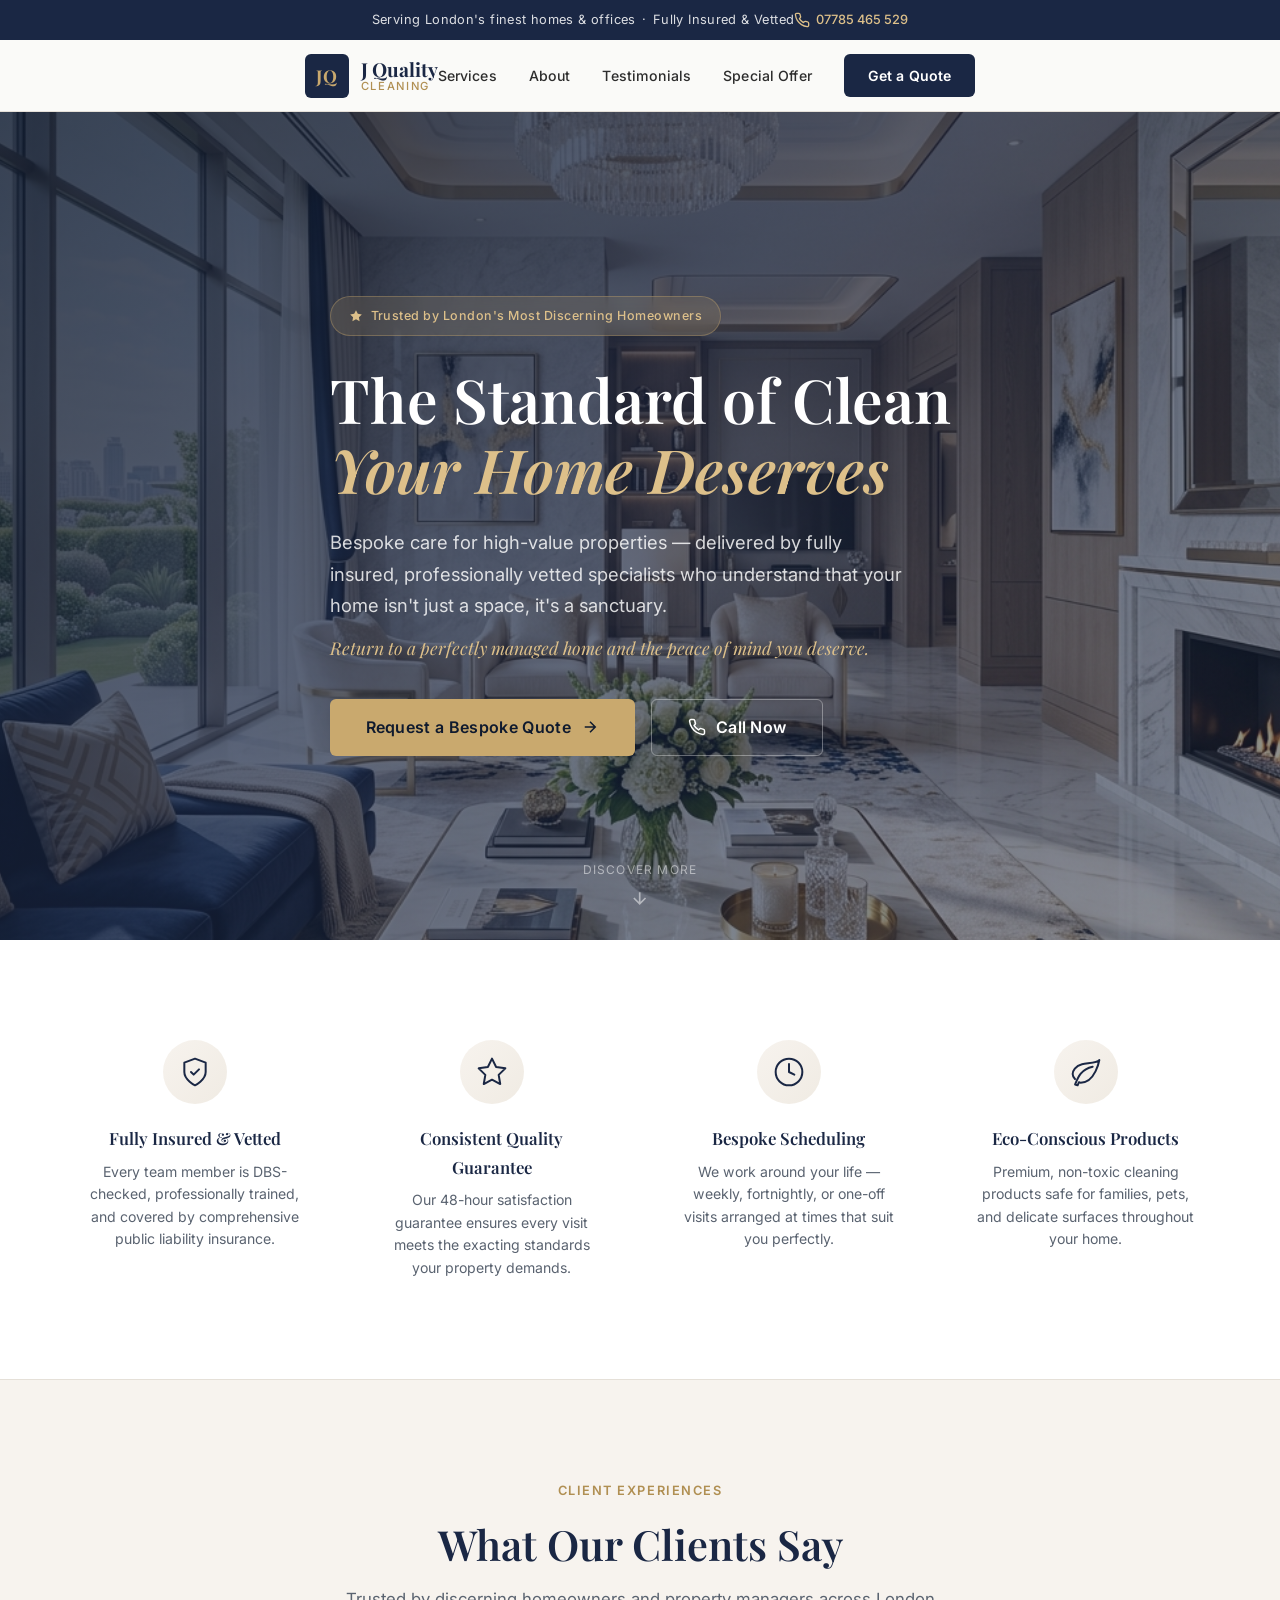
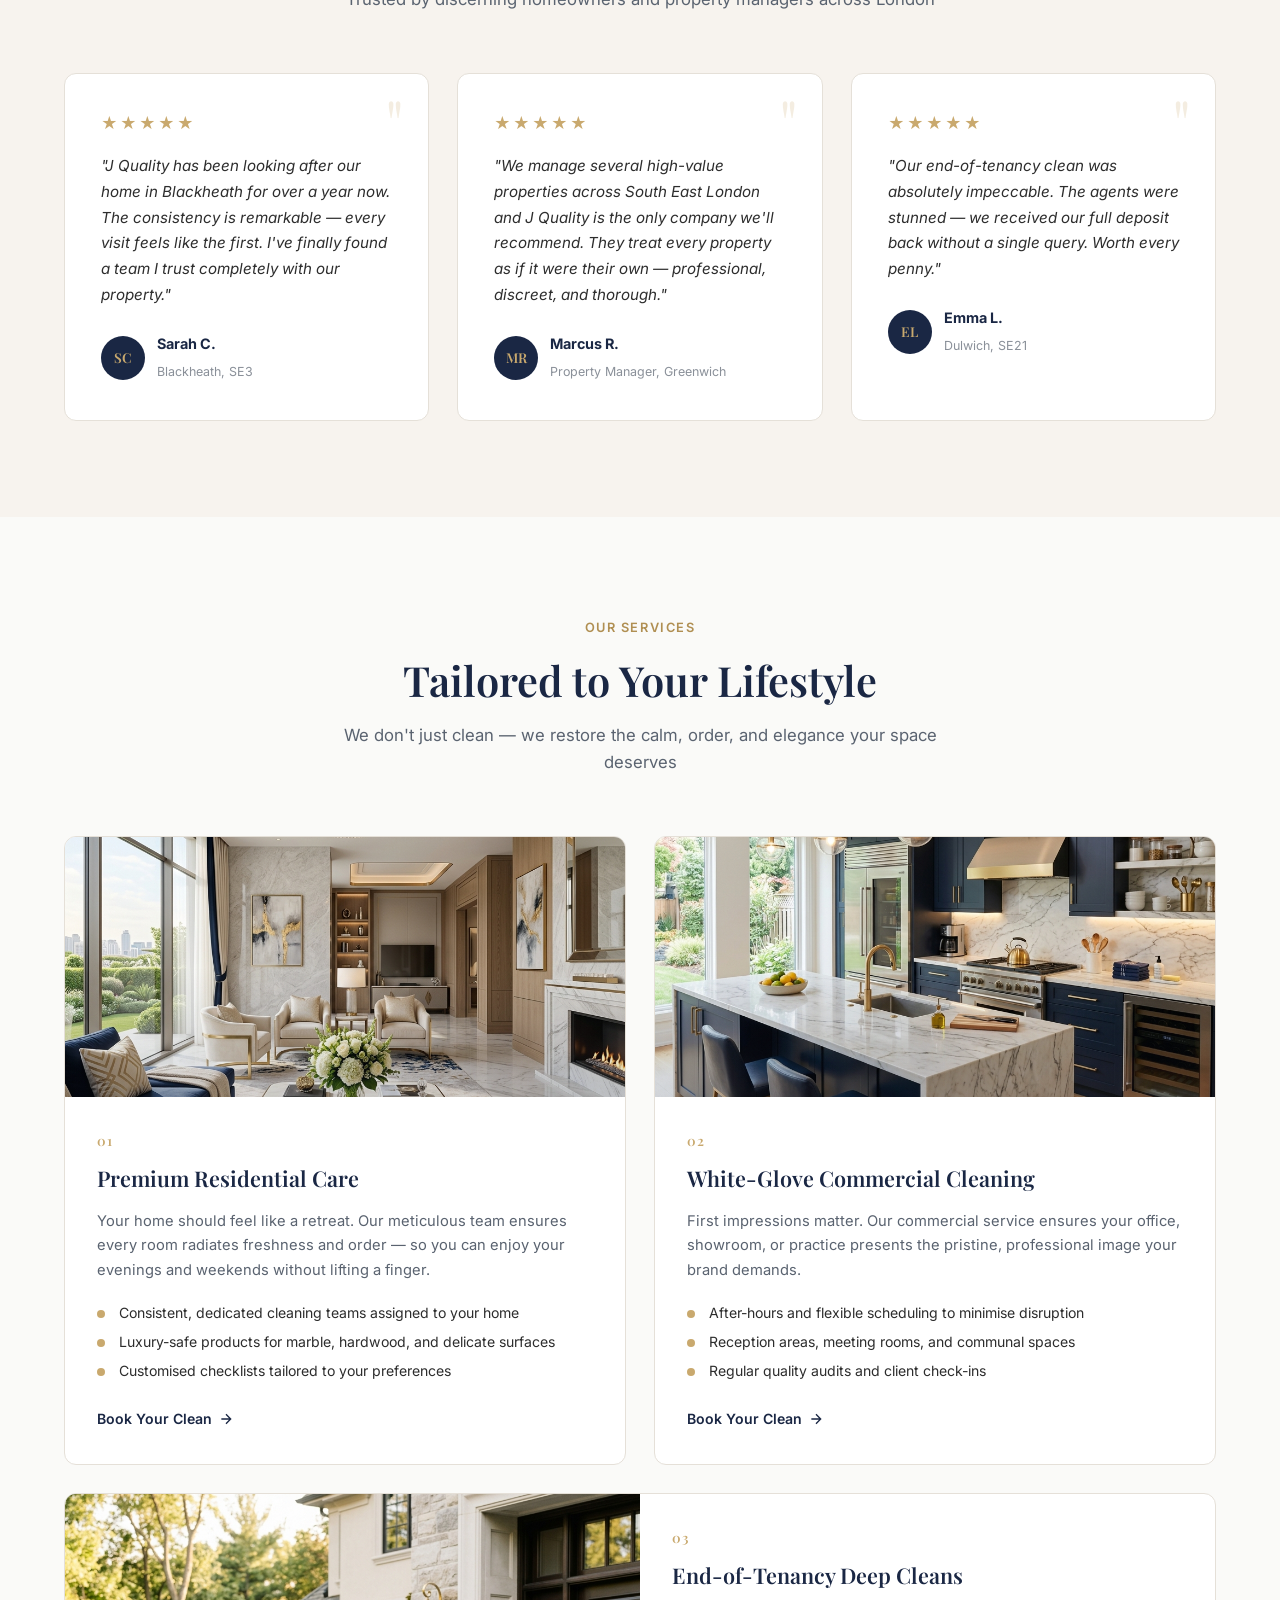
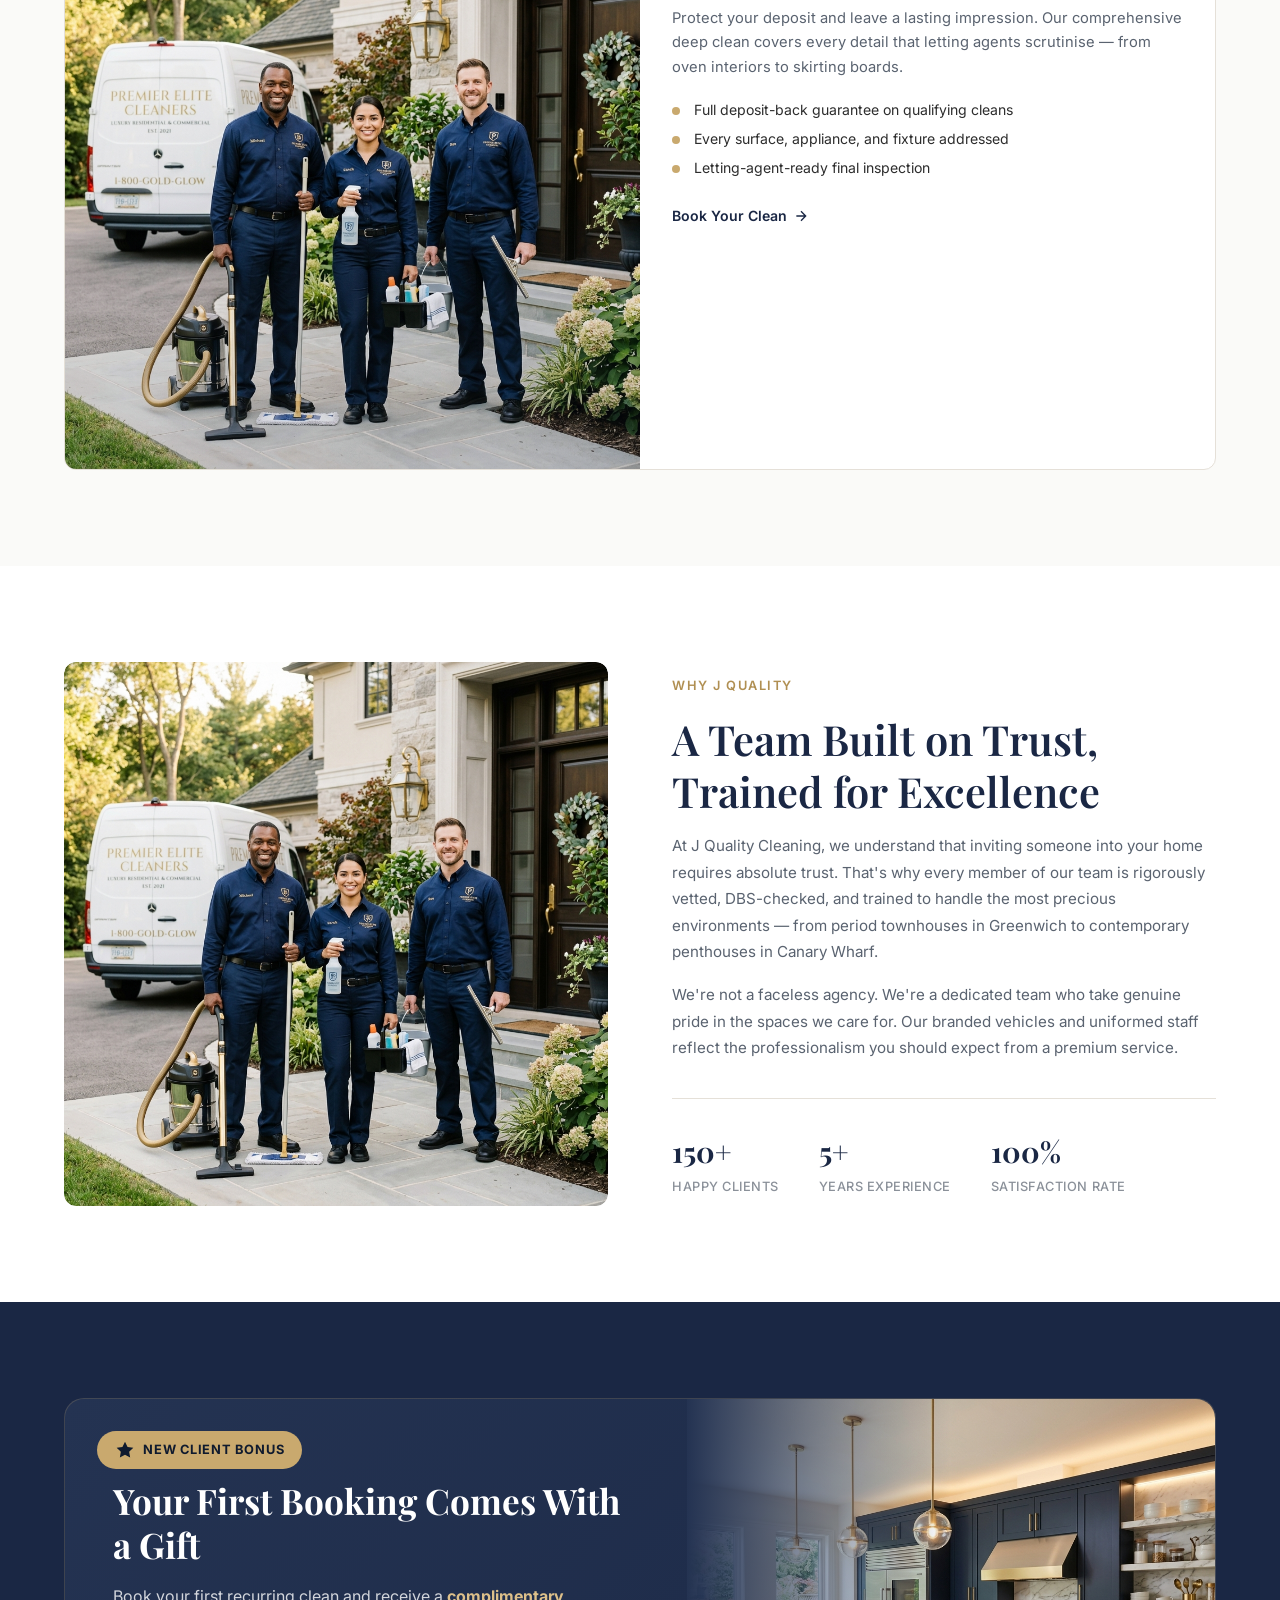
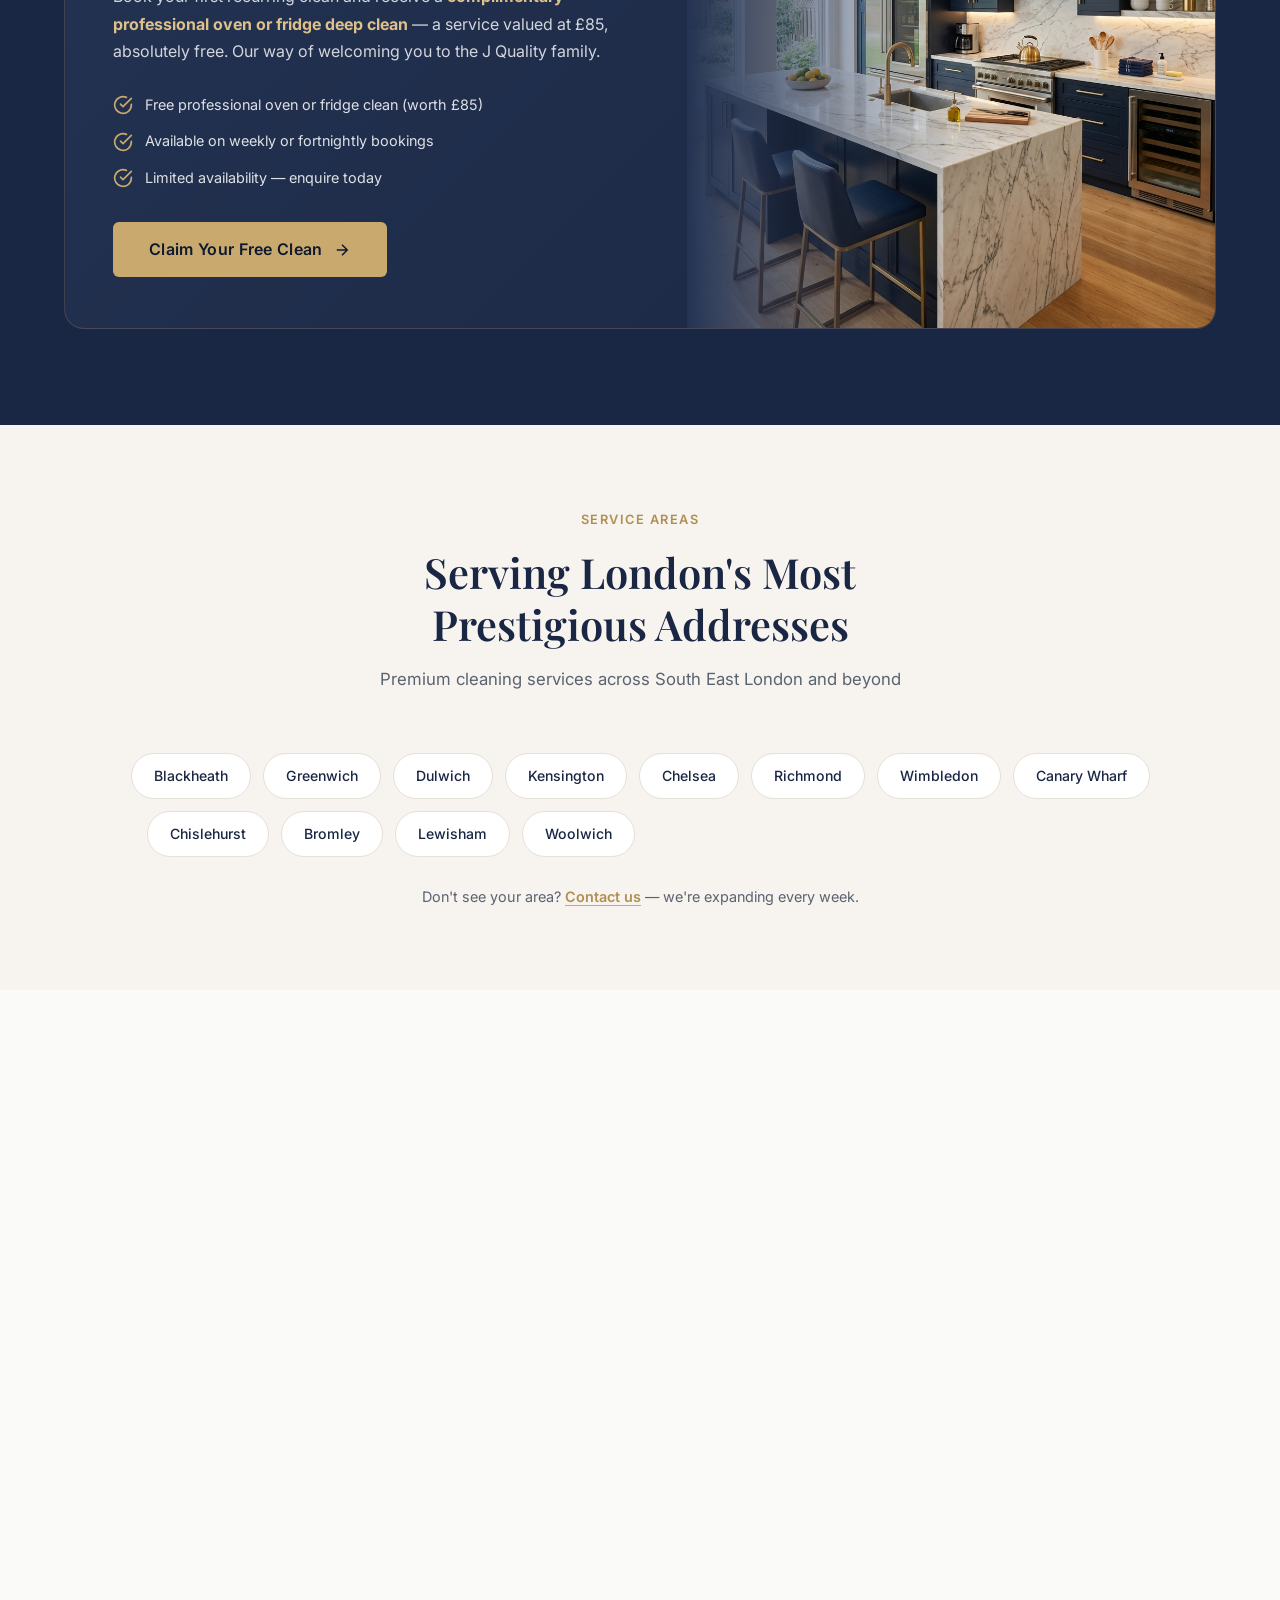
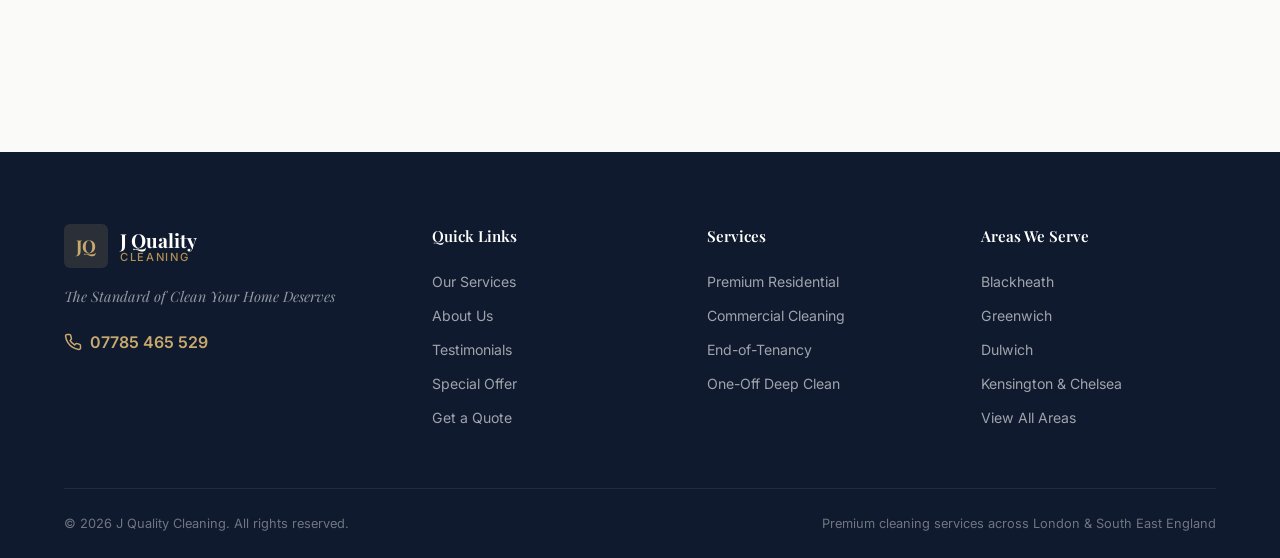
==== commit bfe1c62d: "Add files via upload" ====
--- a/index.html
+++ b/index.html
@@ -7,14 +7,16 @@
     <meta name="description" content="J Quality Cleaning provides bespoke, white-glove cleaning services for luxury homes and premium commercial spaces across London and the South East. Fully insured, vetted professionals. Request your bespoke quote today.">
     <meta name="keywords" content="premium cleaning service London, luxury home cleaner, commercial cleaning South East, end of tenancy cleaning, professional cleaner Blackheath, cleaner Greenwich, cleaner Dulwich, cleaner Kensington, cleaner Chelsea">
     <meta name="robots" content="index, follow">
-    <link rel="canonical" href="https://jqualitycleaning.co.uk">
+    <link rel="canonical" href="https://www.jqualitycleaning.org/">
+    <!-- Google Search Console Verification Placeholder -->
+    <!-- <meta name="google-site-verification" content="YOUR_CODE_HERE" /> -->
     
     <!-- Open Graph -->
     <meta property="og:title" content="J Quality Cleaning | The Standard of Clean Your Home Deserves">
     <meta property="og:description" content="Bespoke cleaning for high-value properties. Fully insured, vetted professionals delivering consistent excellence.">
     <meta property="og:type" content="website">
-    <meta property="og:url" content="https://jqualitycleaning.co.uk">
-    <meta property="og:image" content="hero.png">
+    <meta property="og:url" content="https://www.jqualitycleaning.org/">
+    <meta property="og:image" content="https://www.jqualitycleaning.org/hero.png">
 
     <!-- Fonts -->
     <link rel="preconnect" href="https://fonts.googleapis.com">
@@ -30,9 +32,9 @@
         "@context": "https://schema.org",
         "@type": "LocalBusiness",
         "name": "J Quality Cleaning",
-        "image": "hero.png",
-        "telephone": "+447436606130",
-        "url": "https://jqualitycleaning.co.uk",
+        "image": "https://www.jqualitycleaning.org/hero.png",
+        "telephone": "+447785465529",
+        "url": "https://www.jqualitycleaning.org/",
         "address": {
             "@type": "PostalAddress",
             "addressLocality": "London",
@@ -52,9 +54,9 @@
     <div class="top-bar" id="top-bar">
         <div class="container top-bar-inner">
             <span class="top-bar-text">Serving London's finest homes &amp; offices&ensp;·&ensp;Fully Insured &amp; Vetted</span>
-            <a href="tel:07436606130" class="top-bar-phone" id="top-bar-phone" aria-label="Call J Quality Cleaning">
+            <a href="tel:07785465529" class="top-bar-phone" id="top-bar-phone" aria-label="Call J Quality Cleaning">
                 <svg width="16" height="16" viewBox="0 0 24 24" fill="none" stroke="currentColor" stroke-width="2" stroke-linecap="round" stroke-linejoin="round"><path d="M22 16.92v3a2 2 0 0 1-2.18 2 19.79 19.79 0 0 1-8.63-3.07 19.5 19.5 0 0 1-6-6 19.79 19.79 0 0 1-3.07-8.67A2 2 0 0 1 4.11 2h3a2 2 0 0 1 2 1.72c.127.96.361 1.903.7 2.81a2 2 0 0 1-.45 2.11L8.09 9.91a16 16 0 0 0 6 6l1.27-1.27a2 2 0 0 1 2.11-.45c.907.339 1.85.573 2.81.7A2 2 0 0 1 22 16.92z"/></svg>
-                07436 606 130
+                07785 465 529
             </a>
         </div>
     </div>
@@ -110,7 +112,7 @@
                     Request a Bespoke Quote
                     <svg width="18" height="18" viewBox="0 0 24 24" fill="none" stroke="currentColor" stroke-width="2"><path d="M5 12h14M12 5l7 7-7 7"/></svg>
                 </a>
-                <a href="tel:07436606130" class="btn btn-outline btn-lg" id="hero-call">
+                <a href="tel:07785465529" class="btn btn-outline btn-lg" id="hero-call">
                     <svg width="18" height="18" viewBox="0 0 24 24" fill="none" stroke="currentColor" stroke-width="2" stroke-linecap="round" stroke-linejoin="round"><path d="M22 16.92v3a2 2 0 0 1-2.18 2 19.79 19.79 0 0 1-8.63-3.07 19.5 19.5 0 0 1-6-6 19.79 19.79 0 0 1-3.07-8.67A2 2 0 0 1 4.11 2h3a2 2 0 0 1 2 1.72c.127.96.361 1.903.7 2.81a2 2 0 0 1-.45 2.11L8.09 9.91a16 16 0 0 0 6 6l1.27-1.27a2 2 0 0 1 2.11-.45c.907.339 1.85.573 2.81.7A2 2 0 0 1 22 16.92z"/></svg>
                     Call Now
                 </a>
@@ -390,22 +392,22 @@
                         Tell us about your property and we'll prepare a tailored quote within 2 hours during business hours. No pressure, no obligation — just honest advice from cleaning professionals.
                     </p>
                     <div class="contact-methods">
-                        <a href="tel:07436606130" class="contact-method" id="contact-phone">
+                        <a href="tel:07785465529" class="contact-method" id="contact-phone">
                             <div class="contact-method-icon">
                                 <svg width="24" height="24" viewBox="0 0 24 24" fill="none" stroke="currentColor" stroke-width="1.5" stroke-linecap="round" stroke-linejoin="round"><path d="M22 16.92v3a2 2 0 0 1-2.18 2 19.79 19.79 0 0 1-8.63-3.07 19.5 19.5 0 0 1-6-6 19.79 19.79 0 0 1-3.07-8.67A2 2 0 0 1 4.11 2h3a2 2 0 0 1 2 1.72c.127.96.361 1.903.7 2.81a2 2 0 0 1-.45 2.11L8.09 9.91a16 16 0 0 0 6 6l1.27-1.27a2 2 0 0 1 2.11-.45c.907.339 1.85.573 2.81.7A2 2 0 0 1 22 16.92z"/></svg>
                             </div>
                             <div>
                                 <strong>Call Us</strong>
-                                <span>07436 606 130</span>
+                                <span>07785 465 529</span>
                             </div>
                         </a>
-                        <a href="mailto:jqualitycleans@gmail.com" class="contact-method" id="contact-email">
+                        <a href="mailto:info@jqualitycleaning.org" class="contact-method" id="contact-email">
                             <div class="contact-method-icon">
                                 <svg width="24" height="24" viewBox="0 0 24 24" fill="none" stroke="currentColor" stroke-width="1.5" stroke-linecap="round" stroke-linejoin="round"><path d="M4 4h16c1.1 0 2 .9 2 2v12c0 1.1-.9 2-2 2H4c-1.1 0-2-.9-2-2V6c0-1.1.9-2 2-2z"/><polyline points="22,6 12,13 2,6"/></svg>
                             </div>
                             <div>
                                 <strong>Email Us</strong>
-                                <span>jqualitycleans@gmail.com</span>
+                                <span>info@jqualitycleaning.org</span>
                             </div>
                         </a>
                         <div class="contact-method" id="contact-hours">
@@ -468,7 +470,7 @@
                         </div>
                         <h3 class="success-title">Thank You!</h3>
                         <p class="success-text">Your quote request has been received. We'll be in touch within 2 hours during business hours with a bespoke quote tailored to your needs.</p>
-                        <a href="tel:07436606130" class="btn btn-outline">Can't wait? Call us now</a>
+                        <a href="tel:07785465529" class="btn btn-outline">Can't wait? Call us now</a>
                     </div>
                 </div>
             </div>
@@ -488,9 +490,9 @@
                         </span>
                     </a>
                     <p class="footer-tagline">The Standard of Clean Your Home Deserves</p>
-                    <a href="tel:07436606130" class="footer-phone" id="footer-phone">
+                    <a href="tel:07785465529" class="footer-phone" id="footer-phone">
                         <svg width="18" height="18" viewBox="0 0 24 24" fill="none" stroke="currentColor" stroke-width="2" stroke-linecap="round" stroke-linejoin="round"><path d="M22 16.92v3a2 2 0 0 1-2.18 2 19.79 19.79 0 0 1-8.63-3.07 19.5 19.5 0 0 1-6-6 19.79 19.79 0 0 1-3.07-8.67A2 2 0 0 1 4.11 2h3a2 2 0 0 1 2 1.72c.127.96.361 1.903.7 2.81a2 2 0 0 1-.45 2.11L8.09 9.91a16 16 0 0 0 6 6l1.27-1.27a2 2 0 0 1 2.11-.45c.907.339 1.85.573 2.81.7A2 2 0 0 1 22 16.92z"/></svg>
-                        07436 606 130
+                        07785 465 529
                     </a>
                 </div>
                 <div class="footer-links" id="footer-links-nav">
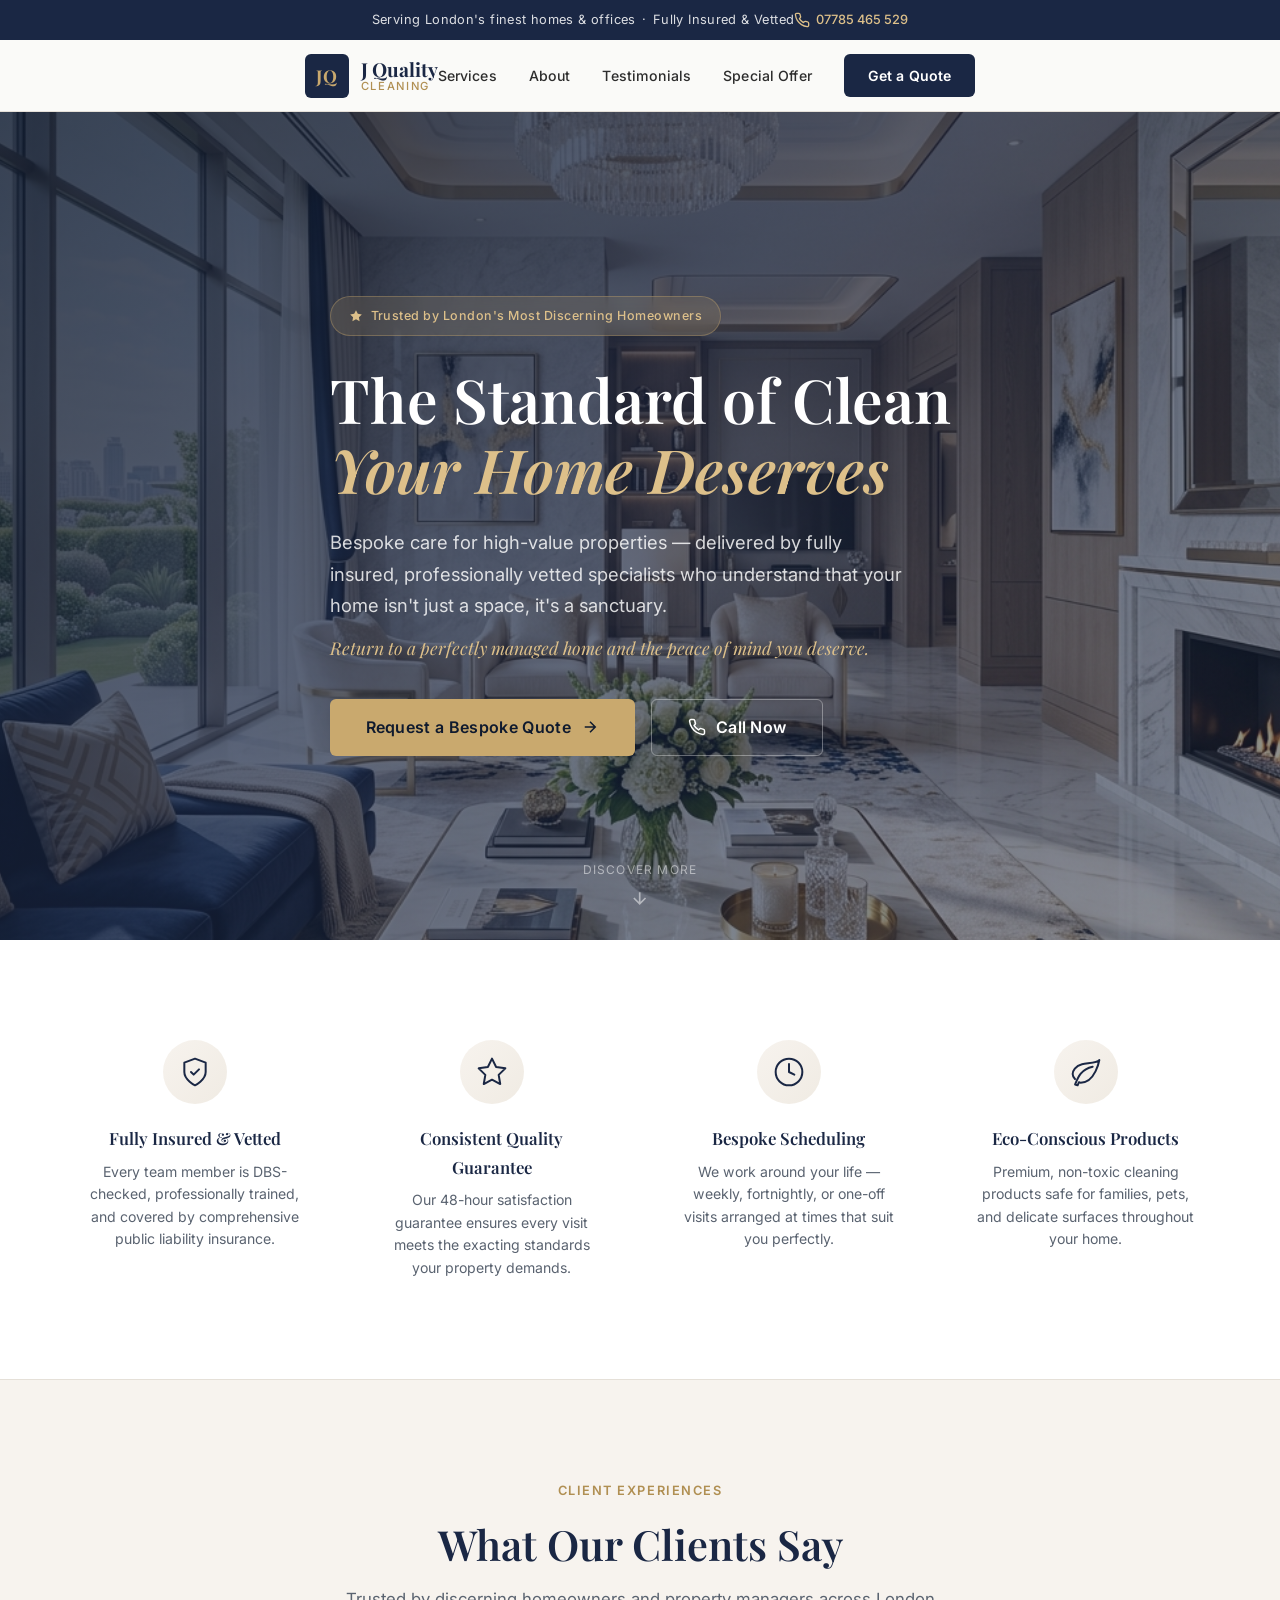
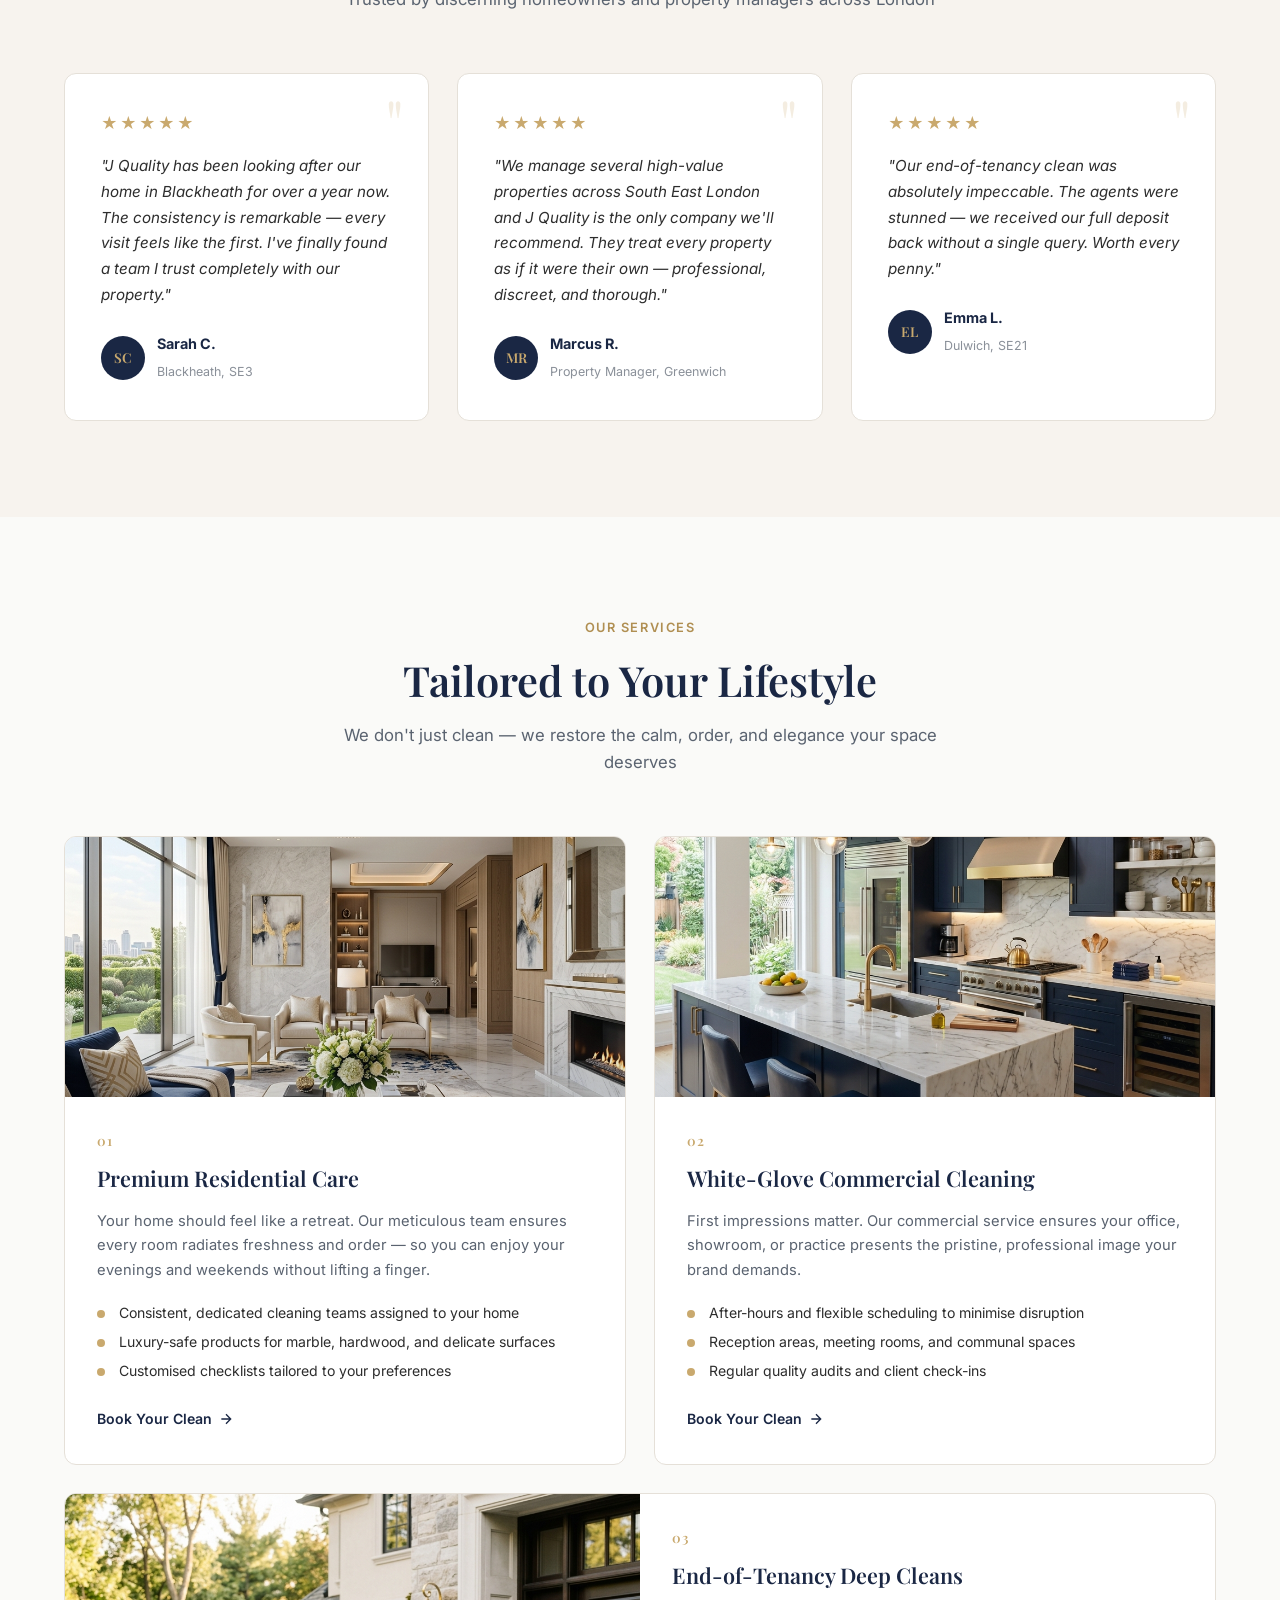
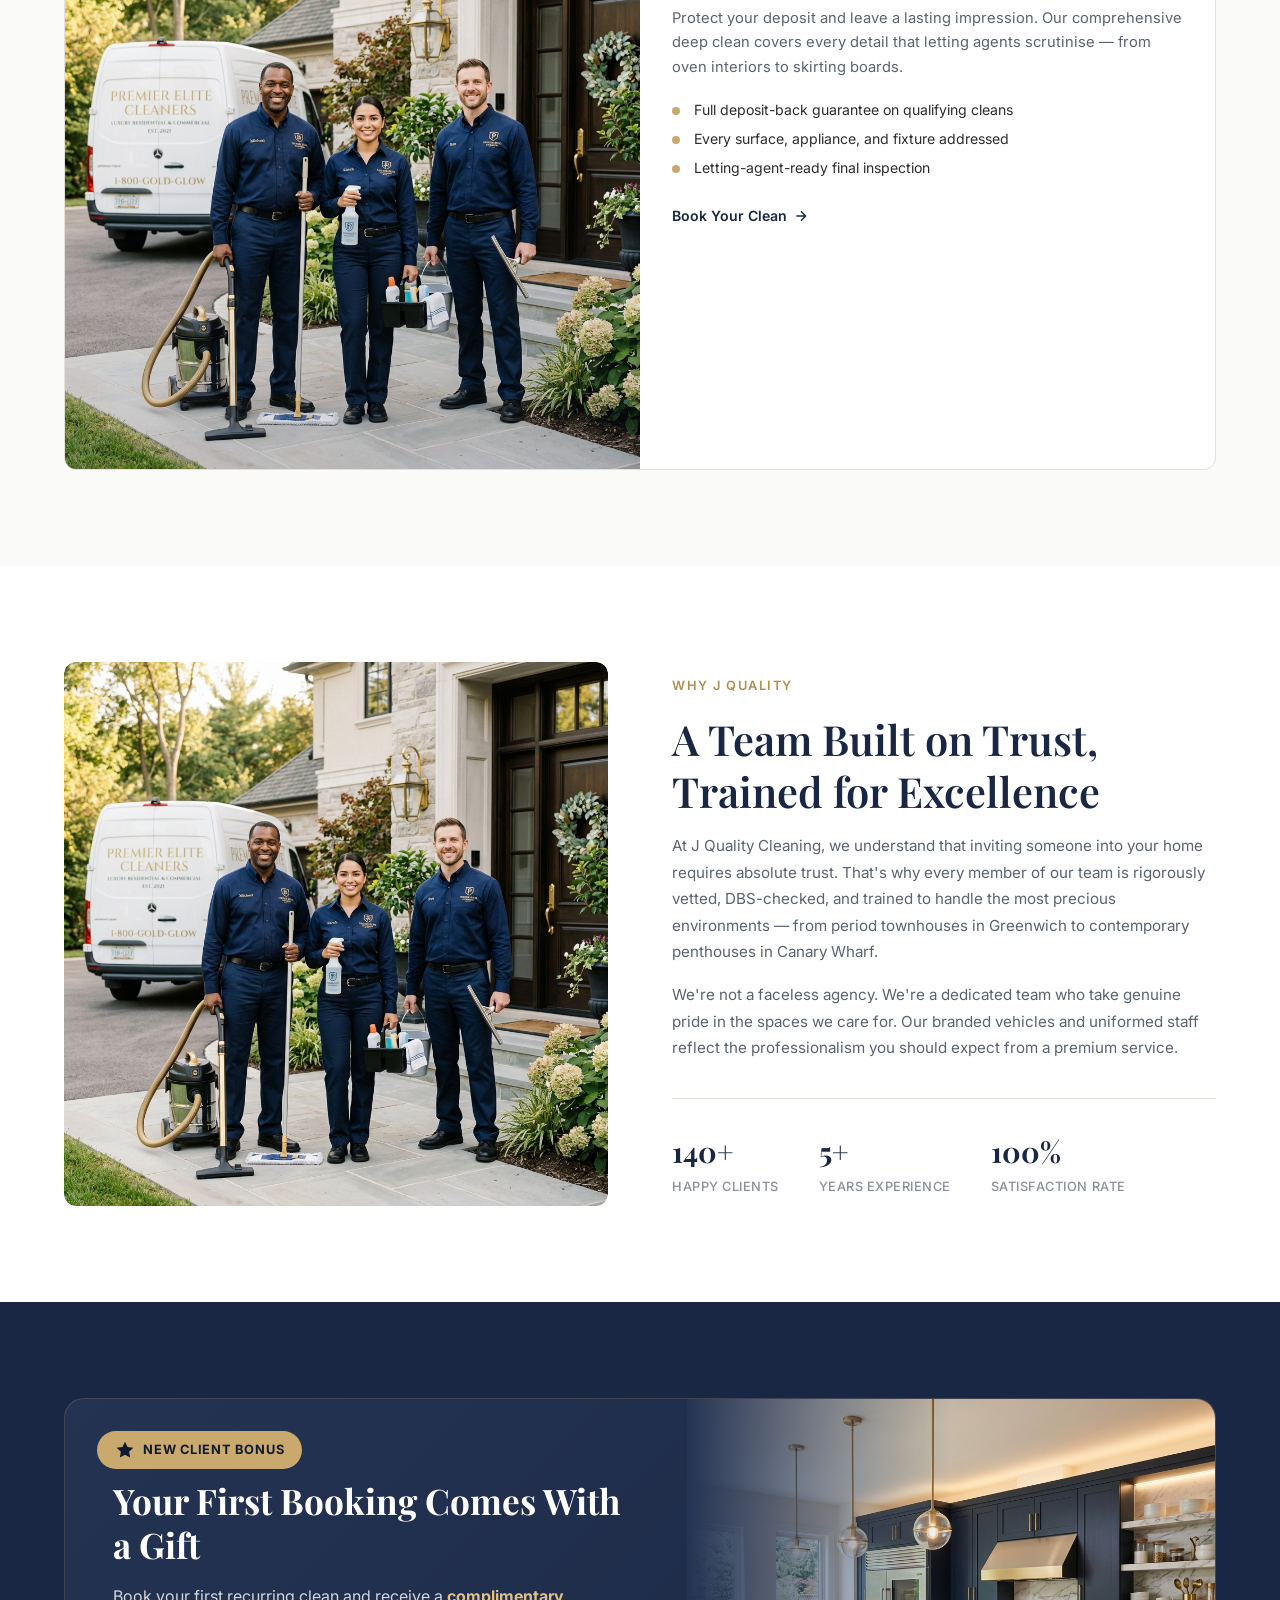
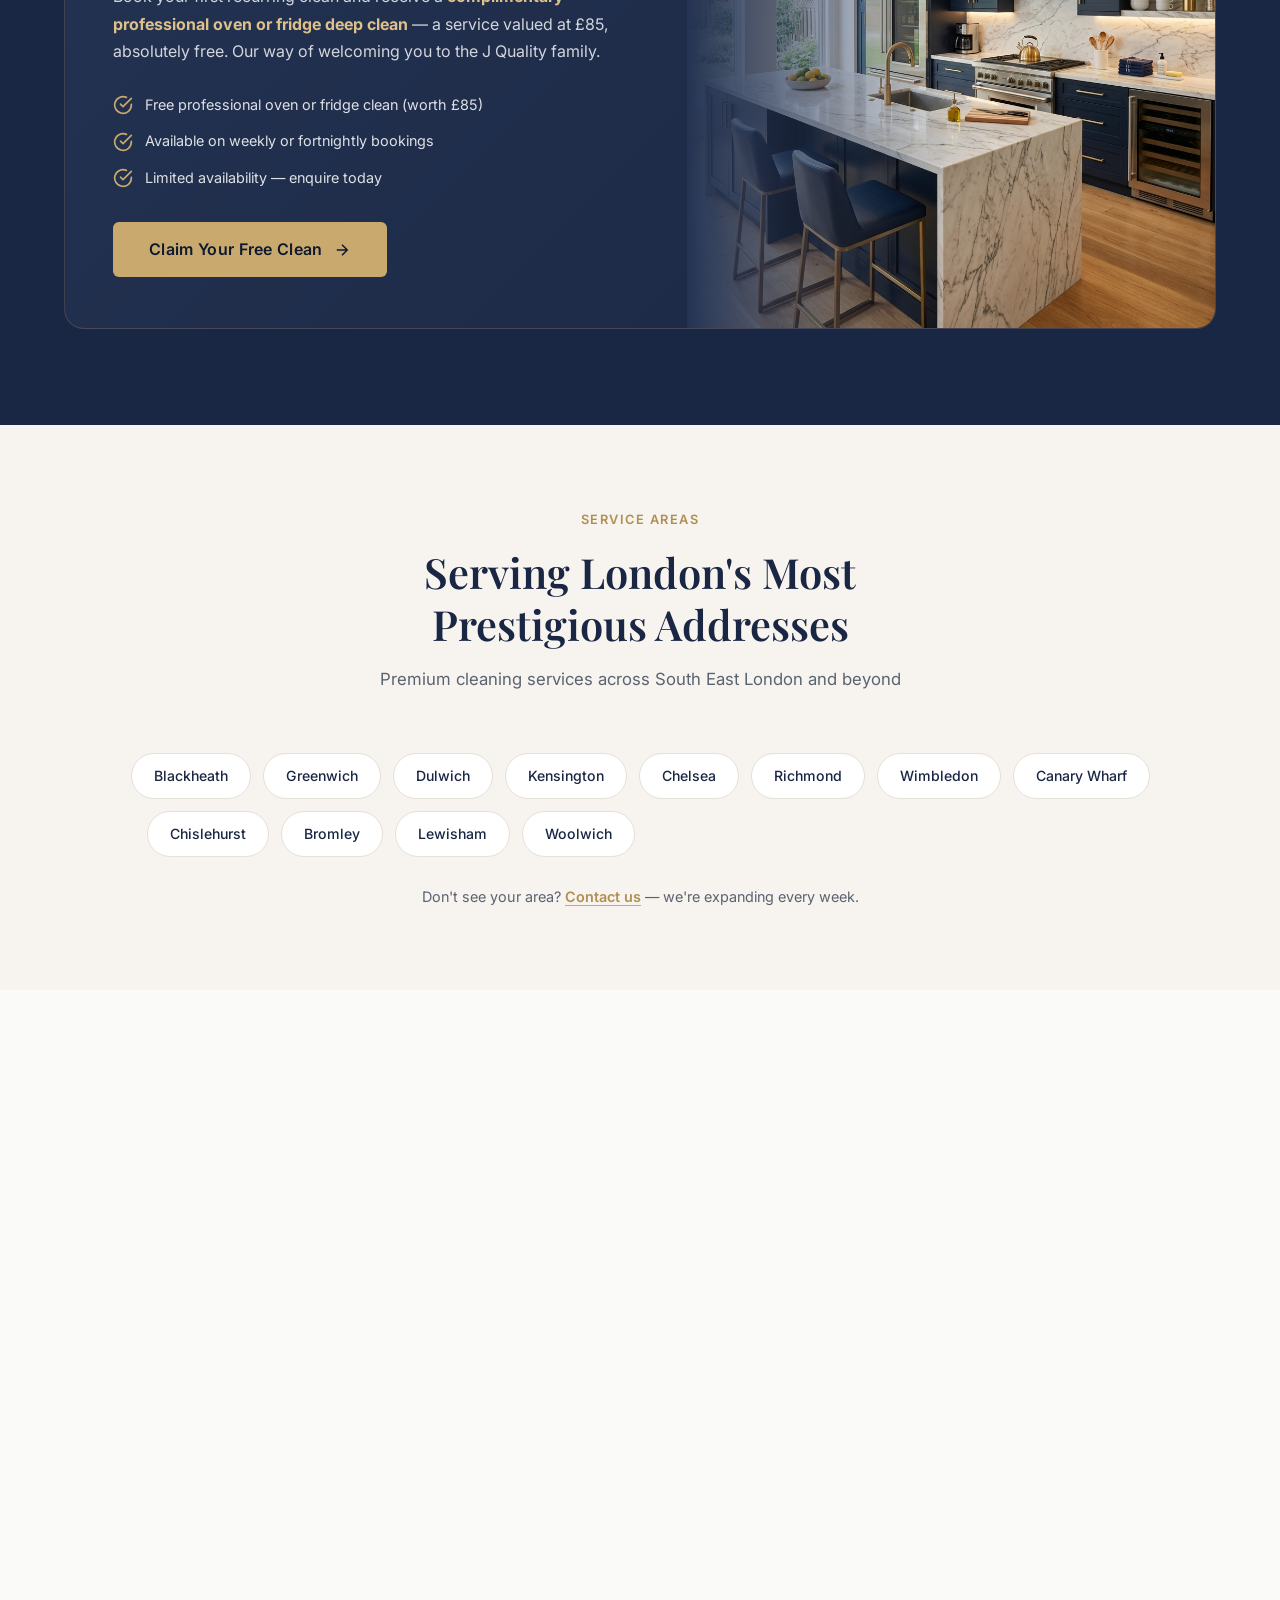
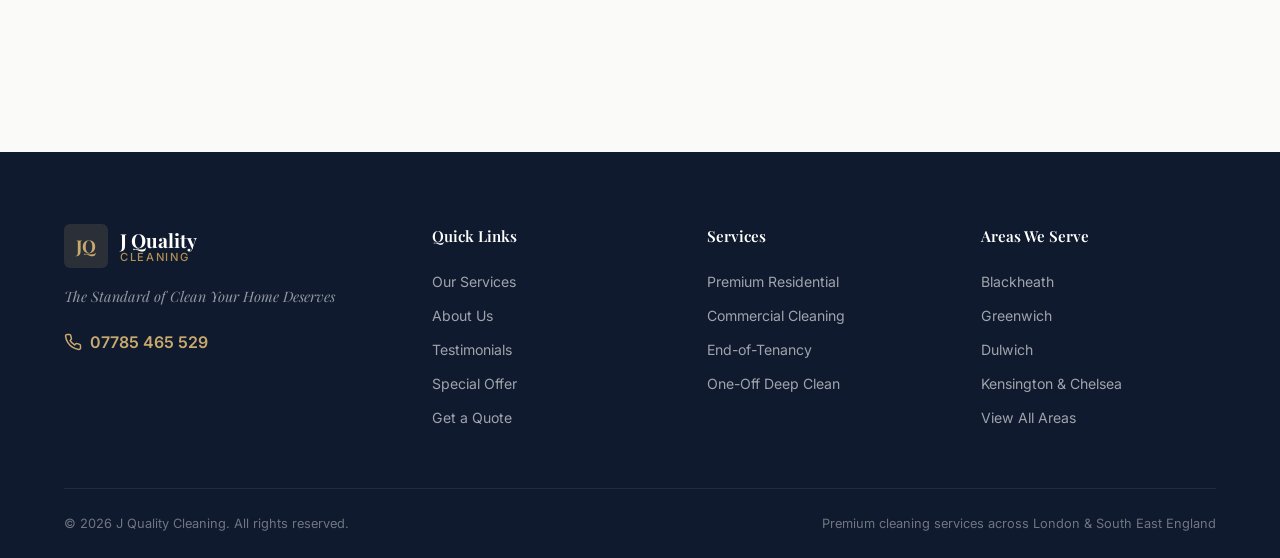
==== commit fc7ec8e4: "Add files via upload" ====
--- a/index.html
+++ b/index.html
@@ -471,6 +471,7 @@
                         <h3 class="success-title">Thank You!</h3>
                         <p class="success-text">Your quote request has been received. We'll be in touch within 2 hours during business hours with a bespoke quote tailored to your needs.</p>
                         <a href="tel:07785465529" class="btn btn-outline">Can't wait? Call us now</a>
+                        <button type="button" class="btn-text" id="form-reset" style="margin-top: 15px; display: block; width: 100%; color: #c9a96e; font-size: 0.85rem; text-decoration: underline; background: none; border: none; cursor: pointer;">Send another request</button>
                     </div>
                 </div>
             </div>
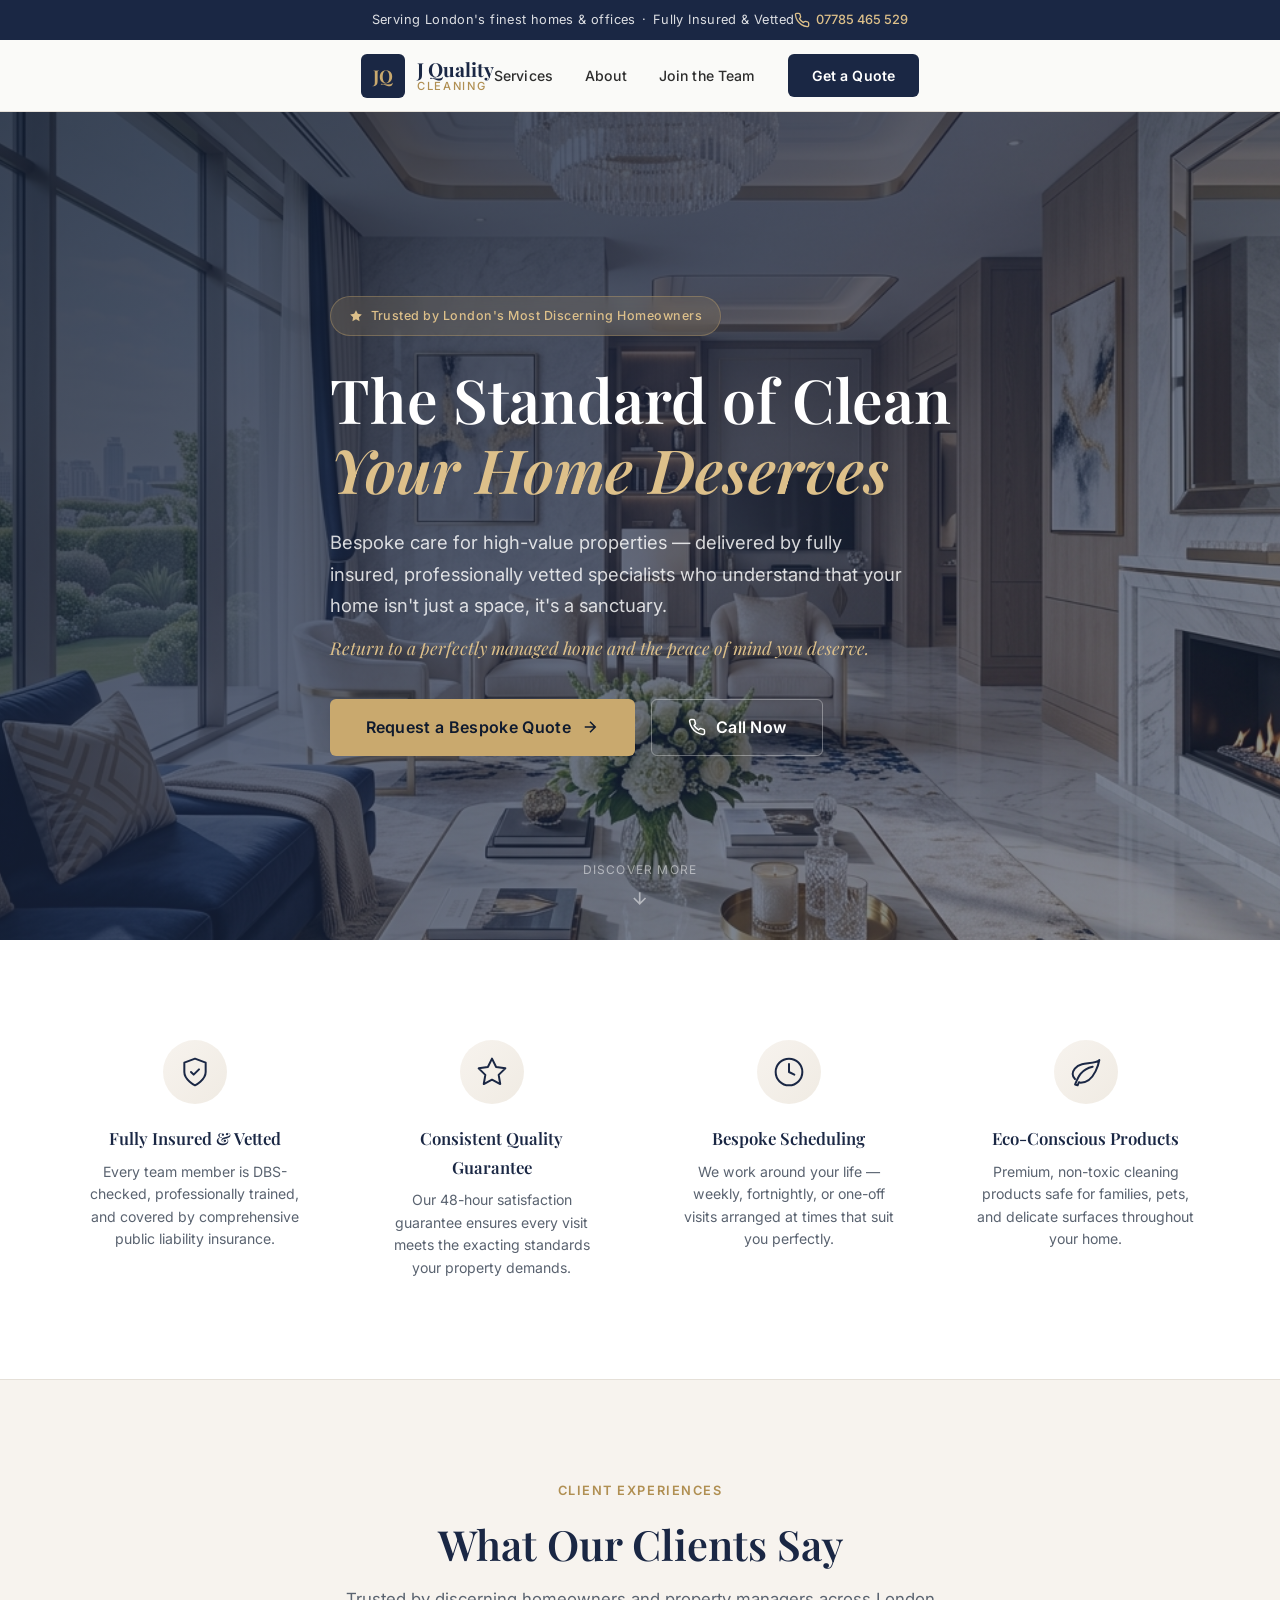
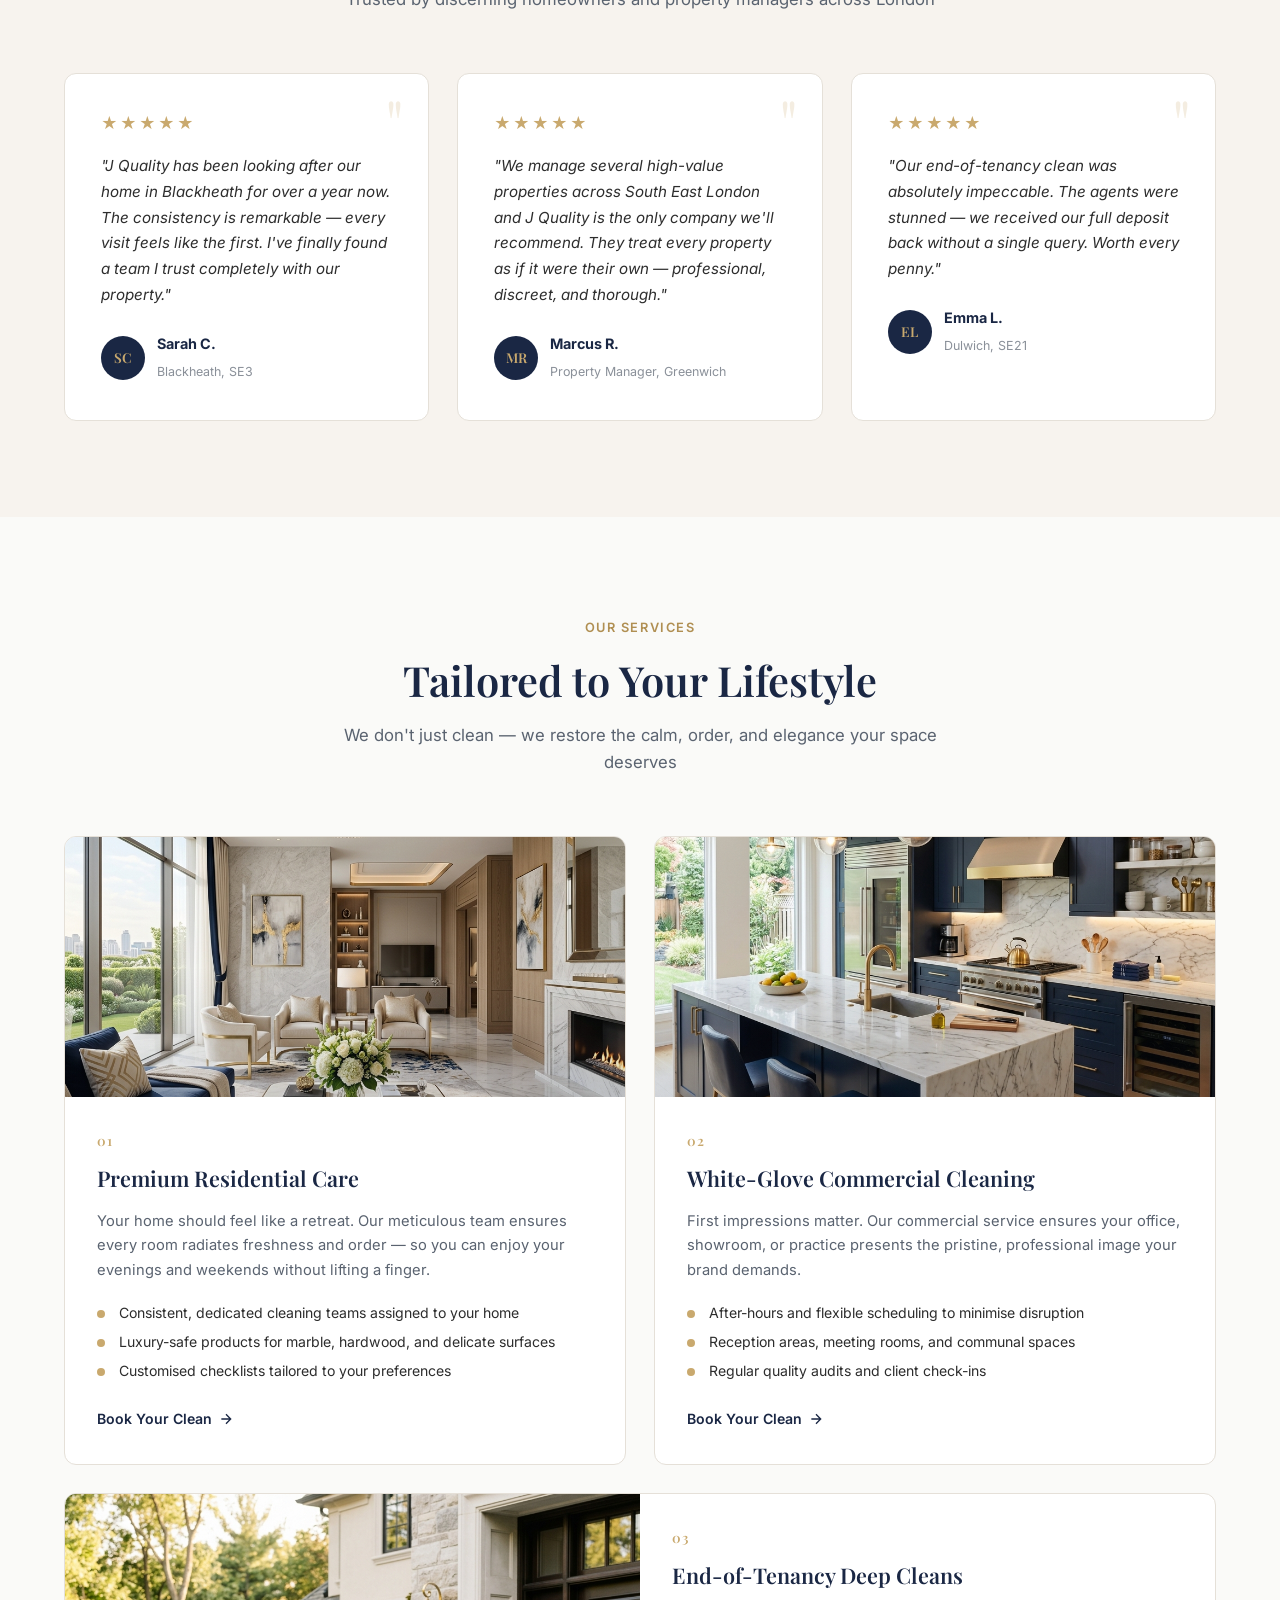
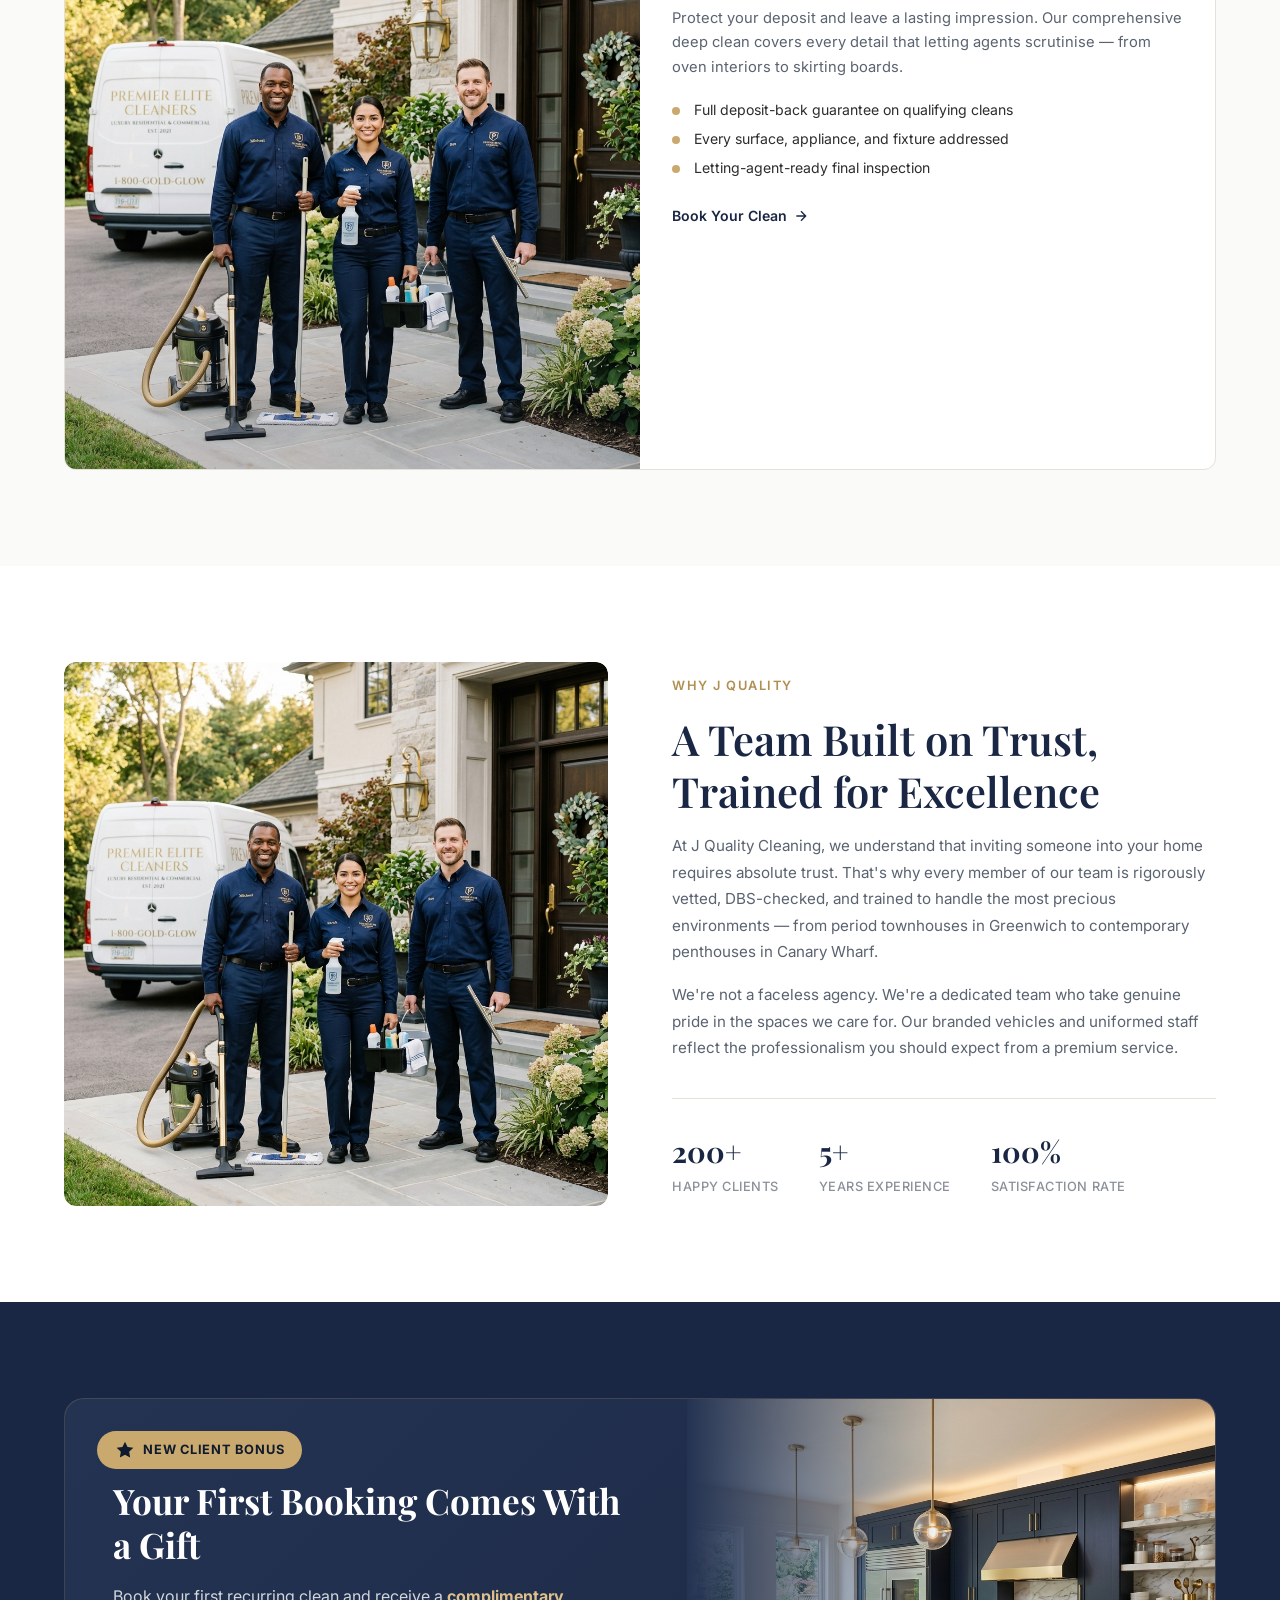
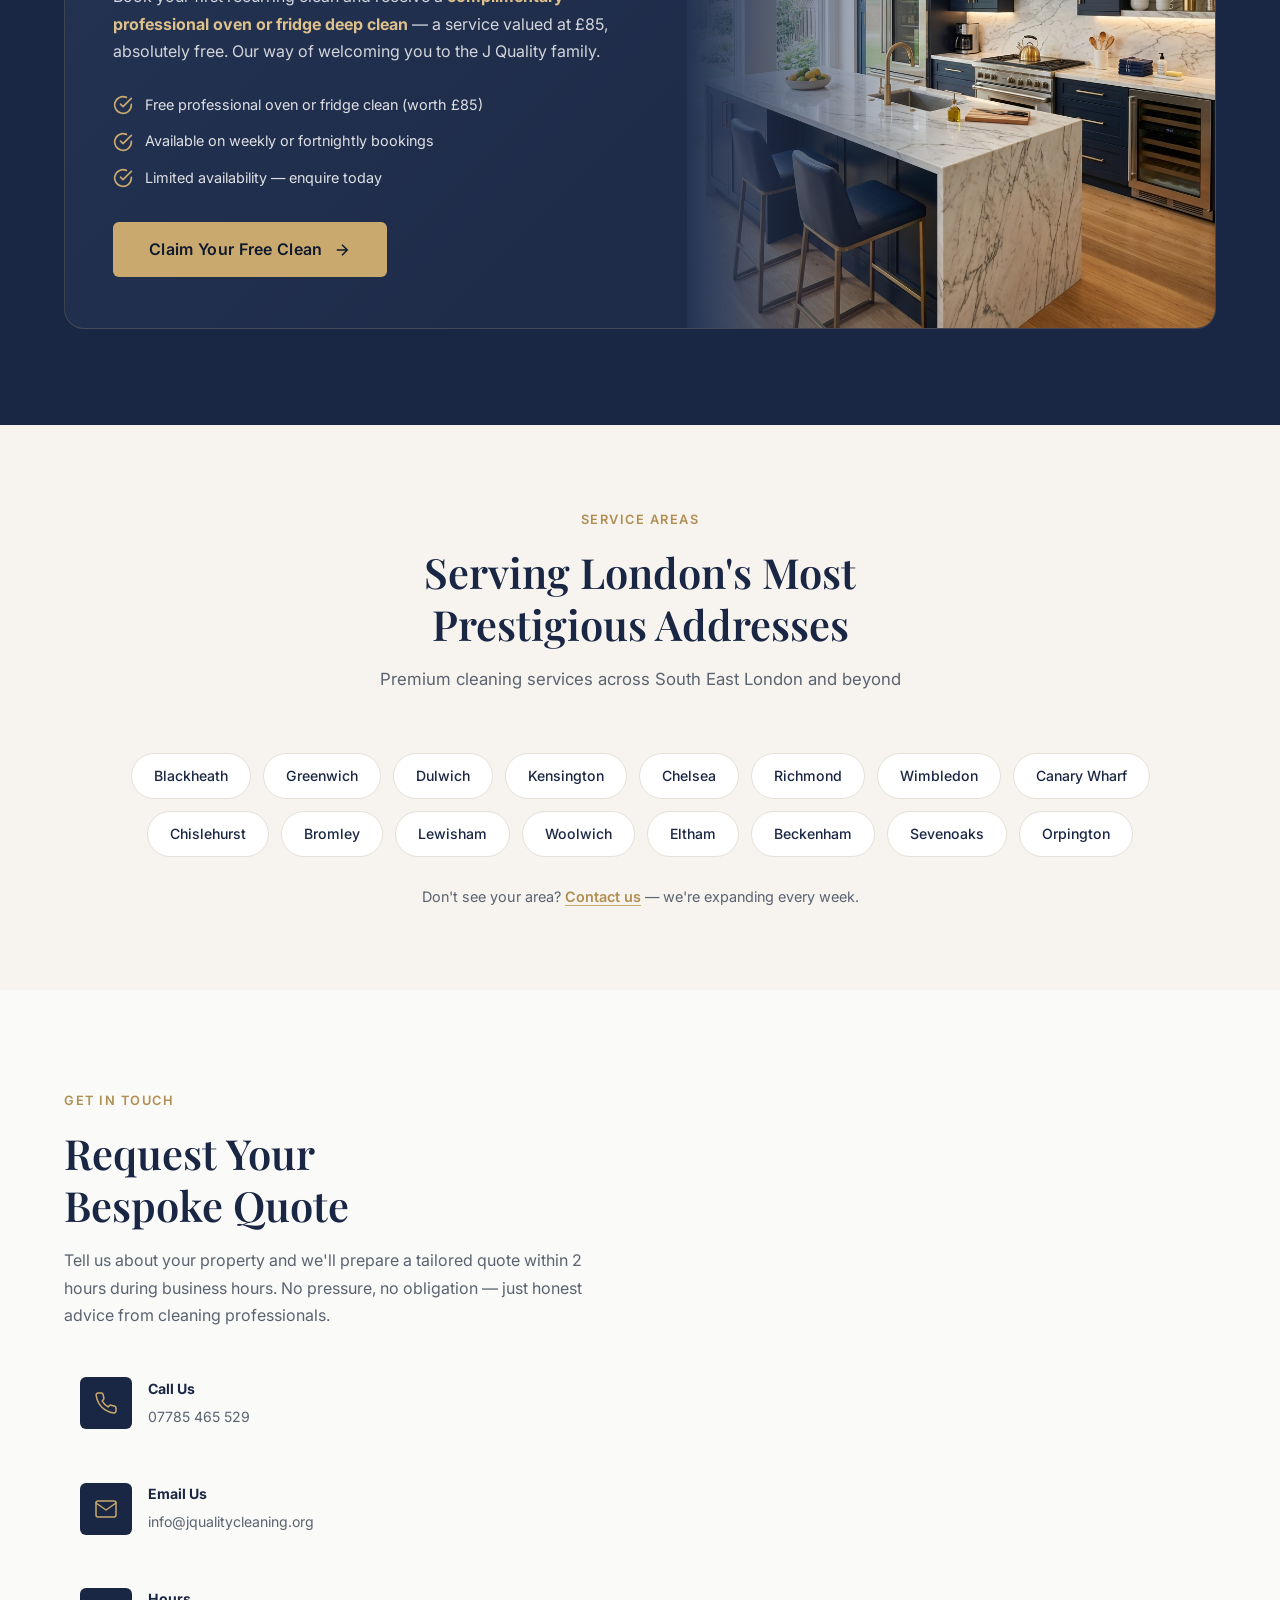
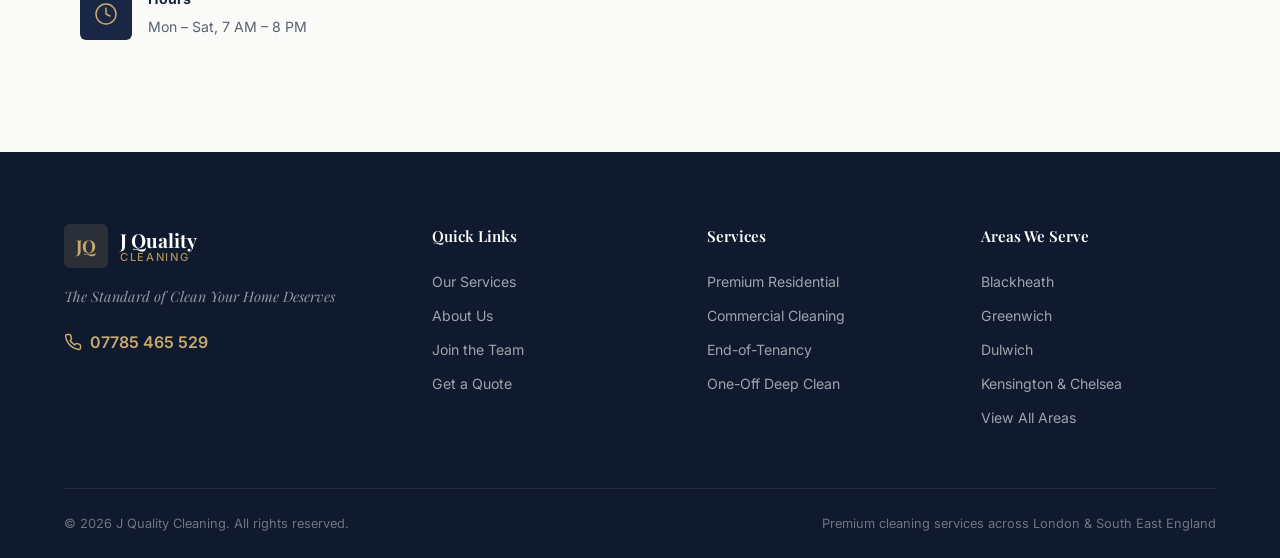
==== commit 2d7c4f78: "Add files via upload" ====
--- a/index.html
+++ b/index.html
@@ -74,8 +74,7 @@
             <nav class="nav" id="main-nav" aria-label="Main Navigation">
                 <a href="#services" class="nav-link" id="nav-services">Services</a>
                 <a href="#about" class="nav-link" id="nav-about">About</a>
-                <a href="#testimonials" class="nav-link" id="nav-testimonials">Testimonials</a>
-                <a href="#offer" class="nav-link" id="nav-offer">Special Offer</a>
+                <a href="join.html" class="nav-link" id="nav-join">Join the Team</a>
                 <a href="#contact" class="nav-link nav-cta" id="nav-contact">Get a Quote</a>
             </nav>
             <button class="mobile-menu-btn" id="mobile-menu-btn" aria-label="Toggle navigation menu" aria-expanded="false">
@@ -500,8 +499,7 @@
                     <h4>Quick Links</h4>
                     <a href="#services">Our Services</a>
                     <a href="#about">About Us</a>
-                    <a href="#testimonials">Testimonials</a>
-                    <a href="#offer">Special Offer</a>
+                    <a href="join.html">Join the Team</a>
                     <a href="#contact">Get a Quote</a>
                 </div>
                 <div class="footer-links" id="footer-links-services">
--- a/styles.css
+++ b/styles.css
@@ -1098,7 +1098,7 @@
     letter-spacing: 0.02em;
 }
 
-.form-group input,
+.form-group input:not([type="checkbox"]),
 .form-group select {
     width: 100%;
     padding: 13px 16px;
@@ -1111,6 +1111,41 @@
     transition: all var(--duration) var(--ease);
     outline: none;
     -webkit-appearance: none;
+    appearance: none;
+}
+
+/* Custom Checkbox Styling for Visual Feedback */
+.form-group input[type="checkbox"] {
+    -webkit-appearance: none;
+    appearance: none;
+    width: 20px;
+    height: 20px;
+    border: 1.5px solid var(--gold);
+    border-radius: 4px;
+    background: var(--white);
+    cursor: pointer;
+    position: relative;
+    display: inline-block;
+    vertical-align: middle;
+    transition: all 0.2s ease;
+    margin-right: 8px;
+}
+
+.form-group input[type="checkbox"]:checked {
+    background: var(--gold);
+    border-color: var(--gold);
+}
+
+.form-group input[type="checkbox"]:checked::after {
+    content: '';
+    position: absolute;
+    left: 6px;
+    top: 2px;
+    width: 5px;
+    height: 10px;
+    border: solid white;
+    border-width: 0 2px 2px 0;
+    transform: rotate(45deg);
 }
 
 .form-group input::placeholder {
